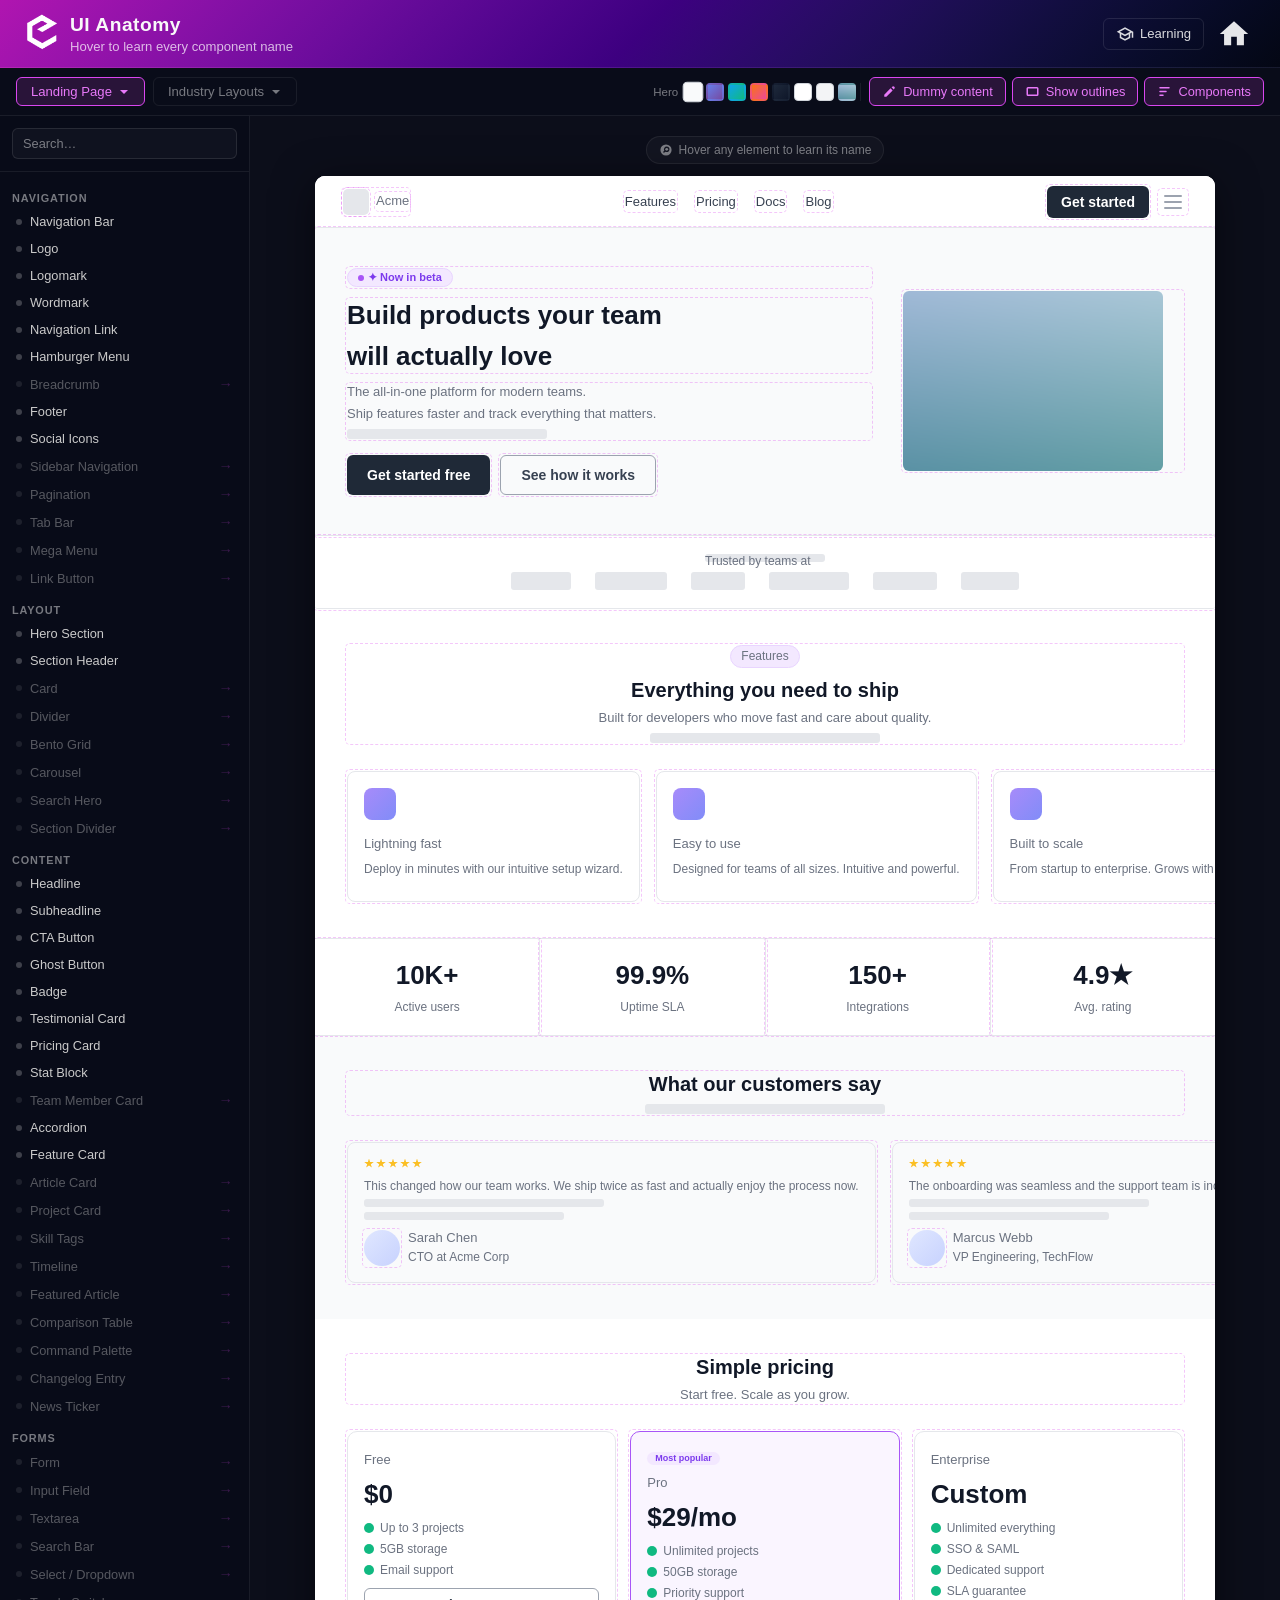
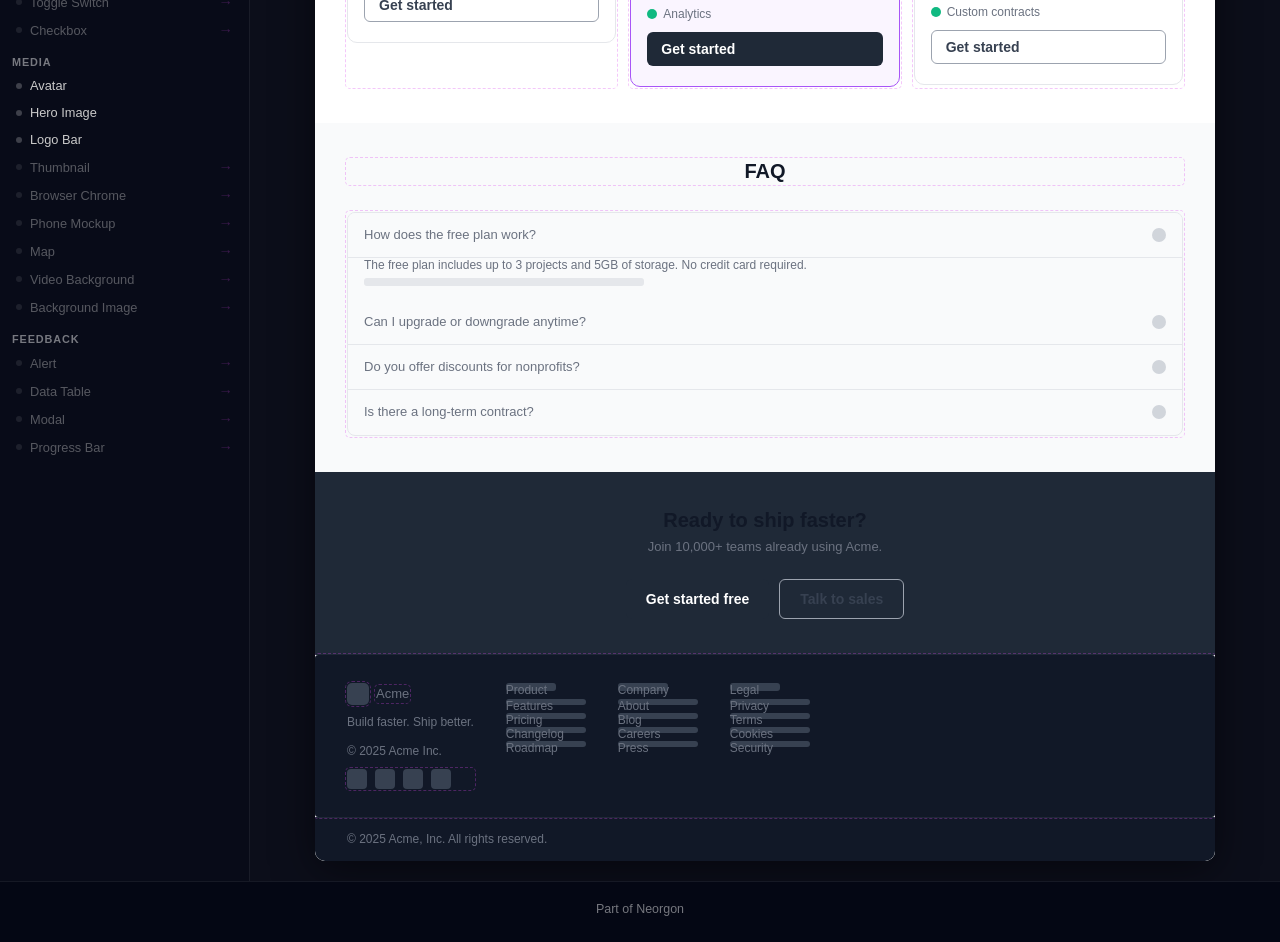
==== index.html @ 5999ddf9 "Amazing Features!" ====
<!DOCTYPE html>
<html lang="en">
<head>
  <meta charset="UTF-8">
  <meta name="viewport" content="width=device-width, initial-scale=1.0">
  <title>UI Anatomy — Learn design component names</title>
  <meta name="description" content="Hover any part of a website wireframe to learn its component name. Know what to call things when prompting AI design tools">
  <meta property="og:title" content="UI Anatomy — Learn design component names">
  <meta property="og:description" content="Hover a live wireframe mockup to learn UI component names, variants, and prompt tips.">
  <meta property="og:type" content="website">
  <meta property="og:url" content="https://anatomy.neorgon.com/">
  <meta property="og:site_name" content="Neorgon">
  <meta name="twitter:card" content="summary_large_image">
  <meta name="twitter:title" content="UI Anatomy — Learn design component names">
  <meta name="twitter:description" content="Hover a live wireframe mockup to learn UI component names and prompt tips.">
  <meta name="robots" content="index, follow">
  <link rel="canonical" href="https://anatomy.neorgon.com/">
  <meta property="og:locale" content="en_US">
  <meta name="theme-color" content="#040714">
  <meta property="og:image" content="https://anatomy.neorgon.com/og-preview.jpg">
  <meta property="og:image:width" content="1200">
  <meta property="og:image:height" content="630">
  <link rel="icon" type="image/x-icon" href="favicon.ico" />
  <script type="application/ld+json">
  {
    "@context": "https://schema.org",
    "@type": "WebApplication",
    "name": "UI Anatomy",
    "description": "Hover any part of a website wireframe mockup to learn its component name, variants, and AI prompt tips.",
    "url": "https://anatomy.neorgon.com/",
    "applicationCategory": "DeveloperApplication",
    "operatingSystem": "Any",
    "offers": { "@type": "Offer", "price": "0", "priceCurrency": "USD" },
    "author": { "@type": "Organization", "name": "Neorgon", "url": "https://neorgon.com/" }
  }
  </script>

  <!-- Google tag (gtag.js) -->
  <script async src="https://www.googletagmanager.com/gtag/js?id=G-M9PKT7BQYM"></script>
  <script>
    window.dataLayer = window.dataLayer || [];
    function gtag(){dataLayer.push(arguments);}
    gtag('js', new Date());
    gtag('config', 'G-M9PKT7BQYM');
  </script>

  <link rel="stylesheet" href="css/style.css">
</head>
<body>

  <a class="skip-link" href="#main">Skip to content</a>

  <header class="header-bar">
    <div class="header-logo">
      <a href="https://ehq.cl/" target="_blank" rel="noopener noreferrer">
        <img src="energon-classic-logo.png" class="header-logo-img" alt="Neorgon">
      </a>
      <div>
        <h1>UI Anatomy</h1>
        <div class="header-subtitle">Hover to learn every component name</div>
      </div>
    </div>
    <a class="header-learning" href="learning/" title="Checklist, mistakes & AI prompts">
      <svg viewBox="0 0 24 24" fill="currentColor" width="18" height="18"><path d="M12 3L1 9l4 2.18v6L12 21l7-3.82v-6l2-1.09V17h2V9L12 3zm6.82 6L12 12.72 5.18 9 12 5.28 18.82 9zM17 15.99l-5 2.73-5-2.73v-3.72L12 15l5-2.73v3.72z"/></svg>
      Learning
    </a>
    <a class="header-home" href="https://neorgon.com/" title="neorgon.com" aria-label="Neorgon home">
      <svg viewBox="0 0 24 24" fill="currentColor" xmlns="http://www.w3.org/2000/svg">
        <path d="M10 20v-6h4v6h5v-8h3L12 3 2 12h3v8z"/>
      </svg>
    </a>
  </header>

  <main id="main">

    <!-- Controls bar: layout navigation + toggle buttons -->
    <div class="controls-bar">
      <div class="layout-nav" id="layoutNav" aria-label="Layout categories navigation"></div>
      <div class="controls-right">
        <div class="hero-bg-wrap" title="Hero background style">
          <span class="hero-bg-label">Hero</span>
          <div class="hero-bg-picker" id="heroBgPicker"></div>
        </div>
        <button class="ctrl-btn" id="dummyToggle" title="Toggle dummy content (text + images)">
          <svg viewBox="0 0 20 20" fill="currentColor" width="15" height="15"><path d="M13.586 3.586a2 2 0 112.828 2.828l-.793.793-2.828-2.828.793-.793zM11.379 5.793L3 14.172V17h2.828l8.38-8.379-2.83-2.828z"/></svg>
          Dummy content
        </button>
        <button class="ctrl-btn" id="outlinesToggle" title="Show all component boundaries">
          <svg viewBox="0 0 20 20" fill="currentColor" width="15" height="15"><path fill-rule="evenodd" d="M4 4a2 2 0 00-2 2v8a2 2 0 002 2h12a2 2 0 002-2V6a2 2 0 00-2-2H4zm0 2h12v8H4V6z" clip-rule="evenodd"/></svg>
          Show outlines
        </button>
        <button class="ctrl-btn" id="browserToggle" title="Toggle component browser">
          <svg viewBox="0 0 20 20" fill="currentColor" width="15" height="15"><path fill-rule="evenodd" d="M3 5a1 1 0 011-1h12a1 1 0 110 2H4a1 1 0 01-1-1zm0 5a1 1 0 011-1h8a1 1 0 110 2H4a1 1 0 01-1-1zm0 5a1 1 0 011-1h4a1 1 0 110 2H4a1 1 0 01-1-1z" clip-rule="evenodd"/></svg>
          Components
        </button>
      </div>
    </div>

    <!-- Body: sidebar + mockup -->
    <div class="anatomy-body" id="anatomyBody">

      <!-- Component browser sidebar -->
      <aside class="comp-browser" id="compBrowser" aria-label="Component browser">
        <div class="browser-header">
          <input type="search" id="compSearch" class="browser-search" placeholder="Search…" autocomplete="off" aria-label="Search components">
        </div>
        <div class="browser-list" id="browserList"></div>
      </aside>

      <!-- Wireframe mockup area -->
      <div class="mockup-area" id="mockupArea">
        <div class="mockup-hint" id="mockupHint">
          <svg viewBox="0 0 20 20" fill="currentColor" width="14" height="14"><path d="M9 9a2 2 0 114 0 2 2 0 01-4 0z"/><path fill-rule="evenodd" d="M10 18a8 8 0 100-16 8 8 0 000 16zm1-13a4 4 0 00-3.446 6.032l-1.261 1.26a1 1 0 101.414 1.415l1.261-1.261A4 4 0 1011 5z" clip-rule="evenodd"/></svg>
          Hover any element to learn its name
        </div>
        <div class="mockup-frame" id="mockupFrame"></div>
      </div>

    </div>
  </main>

  <!-- Floating tooltip panel -->
  <div class="anatomy-tooltip hidden" id="tooltip" role="tooltip">
    <div class="tt-name-row">
      <span class="tt-name" id="ttName"></span>
      <span class="tt-category" id="ttCategory"></span>
    </div>
    <div class="tt-also" id="ttAlso"></div>
    <p class="tt-desc" id="ttDesc"></p>
    <div class="tt-variants-wrap" id="ttVariantsWrap">
      <div class="tt-section-label">Variants</div>
      <div class="tt-variants" id="ttVariants"></div>
    </div>
    <div class="tt-tip-wrap" id="ttTipWrap">
      <div class="tt-section-label">Prompt tip</div>
      <div class="tt-tip" id="ttTip"></div>
    </div>
    <div class="tt-frameworks-wrap" id="ttFrameworksWrap">
      <div class="tt-section-label">Popular frameworks</div>
      <div class="tt-frameworks" id="ttFrameworks"></div>
    </div>
  </div>

  <footer class="info-footer">
    Part of <a class="footer-link" href="https://neorgon.com/">Neorgon</a>
  </footer>

  <script type="module" src="js/app.js"></script>
</body>
</html>
---- css/style.css ----
/* ── Reset & base ────────────────────────────────────────────────────────── */
*, *::before, *::after { margin: 0; padding: 0; box-sizing: border-box; }

:root {
  --bg: #040714;
  --surface-1: rgba(255,255,255,.03);
  --surface-2: rgba(255,255,255,.06);
  --border-subtle: rgba(255,255,255,.07);
  --border: rgba(255,255,255,.1);
  --border-strong: rgba(255,255,255,.22);
  --text-primary: #f9f9f9;
  --text-secondary: #cacaca;
  --text-muted: rgba(255,255,255,.45);
  --accent: #d946ef;
  --accent-bright: #e879f9;
  --accent-dim: rgba(217, 70, 239, 0.15);
  --font: 'Avenir Next', -apple-system, BlinkMacSystemFont, 'Segoe UI', Roboto, sans-serif;
  --radius-sm: 6px; --radius-md: 8px; --radius: 10px; --radius-lg: 15px;
  --ease-snap: cubic-bezier(0.34, 1.56, 0.64, 1);
  --dur: 200ms;
}

body {
  font-family: var(--font);
  background: var(--bg);
  min-height: 100vh;
  color: var(--text-primary);
  display: flex;
  flex-direction: column;
}

/* ── Skip link ───────────────────────────────────────────────────────────── */
.skip-link {
  position: absolute; top: -100%; left: 16px; z-index: 1000;
  padding: 8px 16px; background: var(--accent-bright); color: #000;
  font-weight: 600; font-size: 0.875rem; border-radius: 0 0 6px 6px;
  text-decoration: none; transition: top var(--dur);
}
.skip-link:focus { top: 0; }

/* ── Header ──────────────────────────────────────────────────────────────── */
.header-bar {
  background: linear-gradient(in oklch 135deg, #B015B0 0%, #3D0080 50%, #040714 100%);
  backdrop-filter: blur(12px);
  border-bottom: 1px solid var(--border-subtle);
  padding: 0 24px; height: 68px;
  position: sticky; top: 0; z-index: 200;
  display: flex; align-items: center;
}
.header-logo { display: flex; align-items: center; gap: 10px; flex-shrink: 0; }
.header-logo-img {
  height: 36px; width: auto; flex-shrink: 0;
  filter: brightness(0) invert(1);
  transition: transform 0.3s var(--ease-snap);
}
.header-logo-img:hover { transform: scale(1.14) rotate(-9deg); }
.header-logo h1 { font-size: 1.2em; font-weight: 600; color: var(--text-primary); letter-spacing: .5px; }
.header-subtitle { font-size: .82em; color: rgba(255,255,255,.72); font-weight: 500; margin-top: 3px; }
.header-learning {
  display: flex; align-items: center; gap: 6px; margin-left: auto; padding: 6px 12px;
  color: rgba(255,255,255,0.85); text-decoration: none; font-size: 0.82rem; font-weight: 500;
  border-radius: var(--radius-sm); border: 1px solid var(--border);
  transition: color var(--dur), background var(--dur), border-color var(--dur); flex-shrink: 0;
}
.header-learning:hover { color: #fff; background: rgba(255,255,255,0.08); border-color: var(--border-strong); }
.header-learning svg { flex-shrink: 0; }
.header-home {
  display: flex; align-items: center; margin-left: 8px; padding: 5px;
  color: rgba(255,255,255,0.9); text-decoration: none;
  border-radius: var(--radius-sm);
  transition: color var(--dur), background var(--dur); flex-shrink: 0;
}
.header-home:hover { color: #fff; background: rgba(255,255,255,0.12); }
.header-home svg { width: 34px; height: 34px; display: block; }

/* ── Controls bar ────────────────────────────────────────────────────────── */
.controls-bar {
  display: flex; align-items: center; gap: 12px;
  padding: 0 16px;
  border-bottom: 1px solid var(--border-subtle);
  background: rgba(255,255,255,.02);
  min-height: 48px;
  flex-wrap: wrap;
}
.layout-nav {
  display: flex;
  align-items: center;
  gap: 8px;
  flex: 1;
  flex-wrap: wrap;
}
.layout-dropdown {
  position: relative;
}
.layout-dropdown-btn {
  display: flex;
  align-items: center;
  gap: 6px;
  padding: 6px 14px;
  border-radius: var(--radius-sm);
  font-size: 0.82rem;
  font-weight: 500;
  color: var(--text-muted);
  background: none;
  border: 1px solid var(--border-subtle);
  cursor: pointer;
  transition: color var(--dur), background var(--dur), border-color var(--dur);
  white-space: nowrap;
}
.layout-dropdown-btn:hover {
  color: var(--text-secondary);
  border-color: var(--border);
  background: var(--surface-2);
}
.layout-dropdown-btn.active {
  color: var(--accent-bright);
  border-color: var(--accent);
  background: var(--accent-dim);
}
.dropdown-arrow {
  transition: transform var(--dur);
}
.layout-dropdown-btn[aria-expanded="true"] .dropdown-arrow {
  transform: rotate(180deg);
}
.layout-dropdown-menu {
  position: absolute;
  top: 100%;
  left: 0;
  margin-top: 4px;
  min-width: 180px;
  padding: 6px;
  background: rgba(255, 255, 255, 0.05);
  backdrop-filter: blur(12px);
  border: 1px solid var(--border);
  border-radius: var(--radius-md);
  box-shadow: 0 10px 24px rgba(0, 0, 0, 0.25);
  display: none;
  flex-direction: column;
  gap: 2px;
  z-index: 100;
}
.layout-dropdown-menu.open {
  display: flex;
}
.layout-dropdown-item {
  padding: 8px 12px;
  border-radius: var(--radius-sm);
  font-size: 0.8rem;
  font-weight: 500;
  color: var(--text-secondary);
  background: none;
  border: none;
  cursor: pointer;
  text-align: left;
  transition: color var(--dur), background var(--dur);
  white-space: nowrap;
}
.layout-dropdown-item:hover {
  color: var(--text-bright);
  background: var(--surface-2);
}
.layout-dropdown-item.active {
  color: var(--accent-bright);
  background: var(--accent-dim);
}

.controls-right { display: flex; align-items: center; gap: 6px; flex-shrink: 0; }
.ctrl-btn {
  display: flex; align-items: center; gap: 6px;
  padding: 6px 12px; border-radius: var(--radius-sm);
  font-size: 0.8rem; font-weight: 500; font-family: var(--font);
  color: var(--text-muted); background: none;
  border: 1px solid var(--border-subtle); cursor: pointer;
  transition: color var(--dur), background var(--dur), border-color var(--dur);
  white-space: nowrap;
}
.ctrl-btn:hover { color: var(--text-secondary); border-color: var(--border); }
.ctrl-btn.active { color: var(--accent-bright); border-color: var(--accent); background: var(--accent-dim); }

/* ── Main body layout ────────────────────────────────────────────────────── */
#main { flex: 1; display: flex; flex-direction: column; min-height: 0; }
.anatomy-body {
  display: flex; flex: 1; min-height: 0; overflow: hidden;
}

/* ── Component browser sidebar ───────────────────────────────────────────── */
.comp-browser {
  width: 250px; flex-shrink: 0;
  border-right: 1px solid var(--border-subtle);
  background: rgba(255,255,255,.015);
  display: flex; flex-direction: column;
  overflow: hidden;
  transition: width var(--dur), opacity var(--dur);
}
.comp-browser.hidden { width: 0; opacity: 0; pointer-events: none; }
.browser-header { padding: 12px; border-bottom: 1px solid var(--border-subtle); flex-shrink: 0; }
.browser-search {
  width: 100%; padding: 7px 10px;
  background: var(--surface-1); border: 1px solid var(--border);
  border-radius: var(--radius-sm); color: var(--text-primary);
  font-family: var(--font); font-size: 0.8rem;
  outline: none; transition: border-color var(--dur);
}
.browser-search:focus { border-color: var(--accent); }
.browser-search::placeholder { color: var(--text-muted); }
.browser-list {
  flex: 1; overflow-y: auto; padding: 8px 0;
}
.browser-list::-webkit-scrollbar { width: 4px; }
.browser-list::-webkit-scrollbar-track { background: transparent; }
.browser-list::-webkit-scrollbar-thumb { background: var(--border); border-radius: 2px; }

/* Grid layout for search results */
.browser-list.browser-grid .browser-grid-container {
  display: grid;
  grid-template-columns: repeat(3, 1fr);
  gap: 6px;
  padding: 0 8px 8px 8px;
}

.browser-category { padding: 12px 12px 4px; }
.browser-category-label {
  font-size: 0.68rem; font-weight: 700; letter-spacing: 0.08em;
  color: var(--text-muted); text-transform: uppercase;
}
.browser-item {
  display: flex; align-items: center; gap: 8px;
  padding: 6px 12px; cursor: pointer;
  font-size: 0.8rem; color: var(--text-secondary);
  transition: background var(--dur), color var(--dur);
  border-radius: 4px; margin: 0 4px;
}
.browser-item:hover { background: var(--surface-2); color: var(--text-primary); }
.browser-item.active {
  background: var(--accent-dim);
  color: var(--accent-bright);
}
.browser-item .browser-dot {
  width: 6px; height: 6px; border-radius: 50%;
  background: var(--border-strong); flex-shrink: 0;
  transition: background var(--dur);
}
.browser-item.active .browser-dot { background: var(--accent); }
.browser-item.missing {
  opacity: 0.4;
  cursor: pointer;
  pointer-events: auto;
}
.browser-item.missing:hover {
  opacity: 0.7;
  background: var(--surface-2);
}
.browser-switch-hint {
  margin-left: auto;
  font-size: 0.9rem;
  color: var(--accent);
  opacity: 0.6;
  transition: opacity var(--dur);
}
.browser-item.missing:hover .browser-switch-hint {
  opacity: 1;
}

/* Grid item styles */
.browser-item.grid-item {
  flex-direction: column;
  align-items: flex-start;
  gap: 4px;
  padding: 8px;
  margin: 0;
  border: 1px solid var(--border-subtle);
  border-radius: var(--radius-sm);
  font-size: 0.72rem;
  background: var(--surface-1);
  position: relative;
}

.browser-item.grid-item:hover {
  border-color: var(--accent);
  background: var(--surface-2);
}

.browser-item.grid-item .browser-dot {
  position: absolute;
  top: 8px;
  right: 8px;
  width: 5px;
  height: 5px;
}

/* Category badge in grid view */
.browser-item-badge {
  font-size: 0.6rem;
  font-weight: 600;
  color: var(--accent);
  background: var(--accent-dim);
  padding: 2px 6px;
  border-radius: 3px;
  text-transform: uppercase;
  margin-top: auto;
  align-self: flex-end;
}

.browser-item.grid-item .browser-switch-hint {
  position: absolute;
  bottom: 4px;
  right: 8px;
  font-size: 1rem;
  margin-left: 0;
}

/* ── Mockup area ─────────────────────────────────────────────────────────── */
.mockup-area {
  flex: 1; overflow-y: auto; overflow-x: hidden;
  padding: 20px;
  background: #0c0e1a;
  display: flex; flex-direction: column; align-items: center; gap: 12px;
}
.mockup-area::-webkit-scrollbar { width: 6px; }
.mockup-area::-webkit-scrollbar-track { background: transparent; }
.mockup-area::-webkit-scrollbar-thumb { background: var(--border); border-radius: 3px; }

.mockup-hint {
  display: flex; align-items: center; gap: 6px;
  font-size: 0.75rem; color: var(--text-muted);
  padding: 6px 12px; background: var(--surface-1);
  border: 1px solid var(--border-subtle); border-radius: 99px;
}

.mockup-frame {
  background: #ffffff;
  border-radius: 10px;
  box-shadow: 0 8px 40px rgba(0,0,0,0.5);
  width: 100%; max-width: 900px;
  overflow: hidden;
  flex-shrink: 0;
}

/* ── Tooltip ─────────────────────────────────────────────────────────────── */
.anatomy-tooltip {
  position: fixed; z-index: 500;
  width: 300px;
  background: #0f1320;
  border: 1px solid var(--border-strong);
  border-radius: var(--radius);
  padding: 14px 16px;
  box-shadow: 0 12px 40px rgba(0,0,0,0.6);
  pointer-events: none;
  transition: opacity 0.15s;
}
.anatomy-tooltip.hidden { opacity: 0; }

.tt-name-row {
  display: flex; align-items: baseline; gap: 8px; margin-bottom: 4px;
}
.tt-name {
  font-size: 1rem; font-weight: 700;
  color: var(--text-primary);
}
.tt-category {
  font-size: 0.65rem; font-weight: 600; letter-spacing: 0.06em;
  text-transform: uppercase; color: var(--accent);
  background: var(--accent-dim); padding: 2px 6px; border-radius: 3px;
}
.tt-also {
  font-size: 0.72rem; color: var(--text-muted);
  margin-bottom: 8px;
}
.tt-desc {
  font-size: 0.79rem; color: var(--text-secondary);
  line-height: 1.5; margin-bottom: 10px;
}
.tt-section-label {
  font-size: 0.65rem; font-weight: 700; letter-spacing: 0.07em;
  text-transform: uppercase; color: var(--text-muted);
  margin-bottom: 5px;
}
.tt-variants-wrap { margin-bottom: 10px; }
.tt-variants { display: flex; flex-wrap: wrap; gap: 4px; }
.tt-variant-pill {
  font-size: 0.7rem; padding: 2px 8px;
  background: var(--surface-2); border: 1px solid var(--border);
  border-radius: 99px; color: var(--text-secondary);
}
.tt-tip-wrap {
  background: rgba(217,70,239,0.07);
  border: 1px solid rgba(217,70,239,0.2);
  border-radius: var(--radius-sm); padding: 8px 10px;
  margin-bottom: 10px;
}
.tt-tip-wrap .tt-section-label { color: var(--accent); margin-bottom: 4px; }
.tt-tip {
  font-size: 0.75rem; color: rgba(255,255,255,0.75);
  line-height: 1.5; font-style: italic;
}
.tt-frameworks-wrap { margin-top: 10px; }
.tt-frameworks { display: flex; flex-wrap: wrap; gap: 4px; }
.tt-framework-pill {
  font-size: 0.68rem; padding: 3px 8px;
  background: rgba(59,130,246,0.1); border: 1px solid rgba(59,130,246,0.3);
  border-radius: 99px; color: #60a5fa;
  font-weight: 500;
}

/* ── Wireframe: core ─────────────────────────────────────────────────────── */
.wf-page {
  background: #ffffff;
  font-family: -apple-system, BlinkMacSystemFont, sans-serif;
  font-size: 14px;
  line-height: 1;
  color: #374151;
  user-select: none;
}

/* Placeholder elements */
.wl { display: block; background: #e5e7eb; border-radius: 3px; flex-shrink: 0; }
.wl-6  { height: 6px; }
.wl-8  { height: 8px; }
.wl-10 { height: 10px; }
.wl-12 { height: 12px; }
.wl-14 { height: 14px; }
.wl-18 { height: 18px; }
.wl-22 { height: 22px; }
.wl-28 { height: 28px; }
.wl-36 { height: 36px; }

.wf-img-box {
  background: #f3f4f6;
  border: 1.5px dashed #d1d5db;
  border-radius: 6px;
  display: flex; align-items: center; justify-content: center;
  flex-shrink: 0;
}
.wf-img-box::after {
  content: '';
  display: block;
  width: 28px; height: 22px;
  background: #d1d5db;
  border-radius: 3px;
  clip-path: polygon(0 60%, 30% 25%, 55% 50%, 75% 30%, 100% 60%);
}
.wf-avatar {
  border-radius: 50%;
  background: #e5e7eb;
  flex-shrink: 0;
}
.wf-icon-sq {
  background: #e5e7eb;
  border-radius: 8px;
  flex-shrink: 0;
}
.wf-icon-circle {
  background: #e5e7eb;
  border-radius: 50%;
  flex-shrink: 0;
}
.wf-filled-btn {
  background: #1f2937;
  border-radius: 6px;
  display: inline-flex; align-items: center; justify-content: center;
  flex-shrink: 0;
}
.wf-outline-btn {
  background: transparent;
  border: 1.5px solid #9ca3af;
  border-radius: 6px;
  display: inline-flex; align-items: center; justify-content: center;
  flex-shrink: 0;
}
.wf-ghost-line { background: rgba(255,255,255,0); height: 8px; }

/* Badge pill */
.wf-badge-pill {
  display: inline-flex; align-items: center;
  background: #f3e8ff; border: 1px solid #e9d5ff;
  border-radius: 99px; padding: 3px 10px;
  gap: 4px;
}
.wf-badge-dot { width: 6px; height: 6px; border-radius: 50%; background: #a855f7; }

/* Hamburger */
.wf-ham { display: flex; flex-direction: column; gap: 4px; padding: 5px; }
.wf-ham-line { width: 18px; height: 2px; background: #9ca3af; border-radius: 1px; }

/* Star rating */
.wf-stars { display: flex; gap: 2px; }
.wf-star { width: 10px; height: 10px; background: #fbbf24; clip-path: polygon(50% 0%,61% 35%,98% 35%,68% 57%,79% 91%,50% 70%,21% 91%,32% 57%,2% 35%,39% 35%); }
.wf-star-empty { background: #e5e7eb; }

/* Skill tag */
.wf-skill-tag {
  display: inline-flex; align-items: center;
  background: #f9fafb; border: 1px solid #e5e7eb;
  border-radius: 99px; padding: 3px 10px; height: 26px;
}

/* Divider */
.wf-divider { height: 1px; background: #f3f4f6; }

/* ── Component hover states ───────────────────────────────────────────────── */
[data-comp] {
  cursor: crosshair;
  position: relative;
  border-radius: 3px;
  transition: outline 0.08s, background-color 0.08s;
}
[data-comp].hovered {
  outline: 2px solid var(--accent);
  outline-offset: 2px;
  z-index: 20;
  background-color: rgba(217, 70, 239, 0.04);
}

/* Show all outlines mode */
.mockup-frame.show-outlines [data-comp] {
  outline: 1px dashed rgba(217, 70, 239, 0.3);
  outline-offset: 1px;
}
.mockup-frame.show-outlines [data-comp].hovered {
  outline: 2px solid var(--accent);
  outline-offset: 2px;
}

/* ── Wireframe layouts ───────────────────────────────────────────────────── */

/* Shared navbar */
.wf-navbar {
  display: flex; align-items: center;
  padding: 0 28px; height: 52px;
  border-bottom: 1.5px solid #e5e7eb;
  background: #fff; gap: 12px;
}
.wf-logo-group { display: flex; align-items: center; gap: 7px; flex-shrink: 0; }
.wf-logomark-box { width: 26px; height: 26px; background: #e5e7eb; border-radius: 5px; flex-shrink: 0; }
.wf-nav-center { display: flex; align-items: center; gap: 20px; flex: 1; justify-content: center; }
.wf-nav-item { display: flex; align-items: center; padding: 3px 0; }
.wf-nav-right { display: flex; align-items: center; gap: 10px; flex-shrink: 0; }

/* Shared section */
.wf-section { padding: 36px 32px; }
.wf-section-header { text-align: center; margin-bottom: 28px; }
.wf-section-badge { display: inline-flex; margin: 0 auto 10px; }

/* Shared footer */
.wf-footer {
  background: #111827; padding: 28px 32px;
  display: flex; gap: 32px; flex-wrap: wrap;
}
.wf-footer-logo { flex-shrink: 0; display: flex; flex-direction: column; gap: 10px; }
.wf-footer-cols { display: flex; gap: 32px; flex: 1; }
.wf-footer-col { display: flex; flex-direction: column; gap: 8px; min-width: 80px; }
.wf-footer-col-head { width: 50px; height: 8px; background: #374151; border-radius: 3px; }
.wf-footer-link { height: 6px; background: #374151; border-radius: 3px; }
.wf-footer-bottom {
  border-top: 1px solid #1f2937; padding: 14px 32px;
  background: #111827; display: flex; align-items: center;
  justify-content: space-between; gap: 16px;
}
.wf-social-icons { display: flex; gap: 8px; }
.wf-social-icon { width: 20px; height: 20px; background: #374151; border-radius: 4px; }

/* Hero shared */
.wf-hero {
  display: flex; align-items: center; gap: 32px;
  padding: 40px 32px; background: #f9fafb;
  border-bottom: 1px solid #e5e7eb;
}
.wf-hero-content { flex: 1; display: flex; flex-direction: column; gap: 12px; }
.wf-hero-btns { display: flex; gap: 10px; align-items: center; margin-top: 4px; }
.wf-hero-image { flex: 0 0 280px; }

/* Logo bar */
.wf-logo-bar {
  padding: 18px 32px; border-bottom: 1px solid #e5e7eb;
  display: flex; flex-direction: column; gap: 10px; align-items: center;
}
.wf-logo-bar-label { height: 8px; width: 120px; background: #e5e7eb; border-radius: 3px; }
.wf-logo-bar-items { display: flex; gap: 24px; align-items: center; }
.wf-brand-logo { height: 18px; background: #e5e7eb; border-radius: 3px; }

/* Feature grid */
.wf-feature-grid { display: grid; grid-template-columns: repeat(3,1fr); gap: 16px; }
.wf-feature-card-inner { display: flex; flex-direction: column; gap: 8px; padding: 16px; border: 1px solid #e5e7eb; border-radius: 8px; }
.wf-feature-lines { display: flex; flex-direction: column; gap: 5px; margin-top: 2px; }

/* Testimonials */
.wf-testimonial-grid { display: grid; grid-template-columns: repeat(2,1fr); gap: 16px; }
.wf-testimonial-inner { padding: 16px; border: 1px solid #e5e7eb; border-radius: 8px; display: flex; flex-direction: column; gap: 10px; }
.wf-quote-mark { font-size: 28px; color: #e5e7eb; line-height: 1; }
.wf-quote-lines { display: flex; flex-direction: column; gap: 5px; }
.wf-testimonial-author { display: flex; align-items: center; gap: 8px; }
.wf-byline { display: flex; flex-direction: column; gap: 4px; }

/* Pricing */
.wf-pricing-grid { display: grid; grid-template-columns: repeat(3,1fr); gap: 14px; }
.wf-pricing-inner {
  padding: 20px 16px; border: 1px solid #e5e7eb;
  border-radius: 10px; display: flex; flex-direction: column; gap: 10px;
}
.wf-pricing-inner.featured { border-color: #a855f7; background: #faf5ff; }
.wf-popular-badge {
  display: inline-block; background: #f3e8ff; color: #7c3aed;
  font-size: 9px; font-weight: 600; padding: 2px 8px; border-radius: 99px;
  width: fit-content;
}
.wf-price-val { display: flex; align-items: baseline; gap: 2px; }
.wf-price-dollar { width: 10px; height: 18px; background: #1f2937; border-radius: 2px; }
.wf-price-num { width: 40px; height: 28px; background: #1f2937; border-radius: 3px; }
.wf-price-per { width: 30px; height: 10px; background: #e5e7eb; border-radius: 2px; align-self: flex-end; }
.wf-feature-list { display: flex; flex-direction: column; gap: 6px; }
.wf-feature-list-item { display: flex; gap: 6px; align-items: center; }
.wf-check { width: 10px; height: 10px; background: #10b981; border-radius: 50%; flex-shrink: 0; }

/* Stats */
.wf-stats-bar { display: flex; border-top: 1px solid #e5e7eb; border-bottom: 1px solid #e5e7eb; }
.wf-stat-inner {
  flex: 1; padding: 20px 12px;
  display: flex; flex-direction: column; align-items: center; gap: 8px;
  border-right: 1px solid #e5e7eb;
}
.wf-stat-inner:last-child { border-right: none; }

/* CTA section */
.wf-cta-section {
  padding: 36px 32px; background: #1f2937;
  display: flex; flex-direction: column; align-items: center; gap: 12px;
  text-align: center;
}
.wf-cta-lines { display: flex; flex-direction: column; gap: 6px; align-items: center; width: 100%; }

/* Form */
.wf-form-grid { display: grid; grid-template-columns: 1fr 1fr; gap: 14px; }
.wf-form-field { display: flex; flex-direction: column; gap: 5px; }
.wf-form-field.full { grid-column: 1/-1; }
.wf-label { height: 8px; width: 56px; background: #e5e7eb; border-radius: 2px; }
.wf-input-box {
  height: 36px; border: 1px solid #d1d5db; border-radius: 6px;
  background: #fff; width: 100%;
}
.wf-textarea-box {
  height: 80px; border: 1px solid #d1d5db; border-radius: 6px;
  background: #fff; width: 100%;
}

/* Team cards */
.wf-team-grid { display: grid; grid-template-columns: repeat(4,1fr); gap: 14px; }
.wf-team-inner {
  padding: 16px; border: 1px solid #e5e7eb; border-radius: 8px;
  display: flex; flex-direction: column; align-items: center; gap: 8px;
}
.wf-team-social { display: flex; gap: 6px; }
.wf-team-social-icon { width: 16px; height: 16px; background: #e5e7eb; border-radius: 3px; }

/* Product screenshot */
.wf-product-screenshot {
  background: #f3f4f6; border: 1px solid #e5e7eb;
  border-radius: 8px; margin: 0 auto;
  display: flex; align-items: center; justify-content: center;
}
.wf-product-screenshot::after {
  content: ''; display: block;
  width: 60%; height: 4px;
  background: #d1d5db; border-radius: 2px;
  box-shadow: 0 8px 0 #d1d5db, 0 16px 0 #e5e7eb;
}

/* Feature spotlight */
.wf-spotlight { display: flex; gap: 32px; align-items: center; padding: 32px; border-bottom: 1px solid #f3f4f6; }
.wf-spotlight:last-child { border-bottom: none; }
.wf-spotlight.reversed { flex-direction: row-reverse; }
.wf-spotlight-text { flex: 1; display: flex; flex-direction: column; gap: 10px; }
.wf-spotlight-image { flex: 0 0 280px; }

/* Portfolio hero */
.wf-portfolio-hero { display: flex; align-items: center; gap: 28px; padding: 36px 32px; }
.wf-portfolio-info { flex: 1; display: flex; flex-direction: column; gap: 10px; }
.wf-portfolio-social { display: flex; gap: 8px; margin-top: 4px; }
.wf-portfolio-social-icon { width: 24px; height: 24px; background: #e5e7eb; border-radius: 5px; }

/* Skills */
.wf-skills-section { padding: 32px; }
.wf-skill-group { margin-bottom: 18px; }
.wf-skill-group-label { height: 8px; width: 80px; background: #d1d5db; border-radius: 2px; margin-bottom: 10px; }
.wf-skill-tags-row { display: flex; flex-wrap: wrap; gap: 6px; }

/* Projects */
.wf-projects-grid { display: grid; grid-template-columns: repeat(2,1fr); gap: 16px; padding: 0 32px 32px; }
.wf-project-inner { border: 1px solid #e5e7eb; border-radius: 8px; overflow: hidden; }
.wf-project-content { padding: 14px; display: flex; flex-direction: column; gap: 8px; }
.wf-project-tags { display: flex; gap: 5px; flex-wrap: wrap; }
.wf-project-tag { height: 18px; width: 44px; background: #f3f4f6; border-radius: 99px; }
.wf-project-links { display: flex; gap: 8px; }
.wf-project-link { width: 22px; height: 22px; background: #e5e7eb; border-radius: 4px; }

/* Timeline */
.wf-timeline { padding: 0 32px 32px; }
.wf-timeline-item { display: flex; gap: 14px; margin-bottom: 20px; }
.wf-timeline-track { display: flex; flex-direction: column; align-items: center; gap: 0; flex-shrink: 0; }
.wf-timeline-dot { width: 12px; height: 12px; border-radius: 50%; background: var(--accent); flex-shrink: 0; margin-top: 2px; }
.wf-timeline-line { width: 2px; flex: 1; background: #e5e7eb; min-height: 20px; }
.wf-timeline-content { flex: 1; display: flex; flex-direction: column; gap: 6px; padding-bottom: 4px; }
.wf-timeline-header { display: flex; justify-content: space-between; align-items: baseline; gap: 12px; }
.wf-timeline-date { height: 8px; width: 60px; background: #d1d5db; border-radius: 2px; flex-shrink: 0; }
.wf-timeline-desc { display: flex; flex-direction: column; gap: 4px; }

/* Blog: featured post */
.wf-featured-post {
  display: flex; gap: 28px; align-items: center;
  padding: 28px 32px; border-bottom: 1px solid #e5e7eb;
  background: #f9fafb;
}
.wf-featured-content { flex: 1; display: flex; flex-direction: column; gap: 10px; }
.wf-featured-thumbnail { flex: 0 0 260px; }
.wf-author-block { display: flex; align-items: center; gap: 8px; margin-top: 4px; }
.wf-author-meta { display: flex; flex-direction: column; gap: 4px; }

/* Article grid */
.wf-article-grid { display: grid; grid-template-columns: repeat(3,1fr); gap: 16px; padding: 0 32px 28px; }
.wf-article-inner { border: 1px solid #e5e7eb; border-radius: 8px; overflow: hidden; }
.wf-article-content { padding: 12px; display: flex; flex-direction: column; gap: 7px; }
.wf-article-meta { display: flex; align-items: center; gap: 8px; }

/* Pagination */
.wf-pagination { display: flex; justify-content: center; align-items: center; gap: 6px; padding: 16px 32px 28px; }
.wf-page-btn { width: 30px; height: 30px; border: 1px solid #e5e7eb; border-radius: 6px; display: flex; align-items: center; justify-content: center; }
.wf-page-btn.active { background: #1f2937; border-color: #1f2937; }
.wf-page-btn .wl { border-radius: 2px; }
.wf-page-dots { width: 20px; text-align: center; }

/* Accordion */
.wf-accordion { display: flex; flex-direction: column; gap: 0; border: 1px solid #e5e7eb; border-radius: 8px; overflow: hidden; }
.wf-accordion-item { padding: 14px 16px; border-bottom: 1px solid #e5e7eb; display: flex; justify-content: space-between; align-items: center; }
.wf-accordion-item:last-child { border-bottom: none; }
.wf-accordion-item.open { background: #f9fafb; }
.wf-accordion-chevron { width: 14px; height: 14px; background: #d1d5db; border-radius: 50%; flex-shrink: 0; }
.wf-accordion-answer { padding: 0 16px 14px; display: flex; flex-direction: column; gap: 5px; }

/* Search bar */
.wf-search-bar { display: flex; align-items: center; gap: 0; border: 1px solid #d1d5db; border-radius: 8px; overflow: hidden; background: #fff; }
.wf-search-icon { width: 36px; height: 36px; background: #f3f4f6; display: flex; align-items: center; justify-content: center; flex-shrink: 0; border-right: 1px solid #e5e7eb; }
.wf-search-dot { width: 12px; height: 12px; border-radius: 50%; border: 2px solid #9ca3af; }
.wf-search-inner { flex: 1; padding: 0 10px; height: 36px; }

/* Breadcrumb */
.wf-breadcrumb { display: flex; align-items: center; gap: 6px; padding: 8px 32px; border-bottom: 1px solid #e5e7eb; }
.wf-breadcrumb-sep { width: 5px; height: 8px; background: #d1d5db; border-radius: 1px; transform: skewX(-15deg); }

/* Sidebar nav (for corporate) */
.wf-layout-with-sidebar { display: flex; }
.wf-sidebar-nav { width: 160px; flex-shrink: 0; border-right: 1px solid #e5e7eb; padding: 16px 0; min-height: 300px; background: #f9fafb; }
.wf-sidebar-nav-item { padding: 8px 14px; display: flex; align-items: center; gap: 8px; }
.wf-sidebar-nav-item.active { background: #f3e8ff; }
.wf-sidebar-dot { width: 6px; height: 6px; border-radius: 50%; background: #d1d5db; }
.wf-sidebar-dot.active { background: var(--accent); }

/* Signup nav button */
.wf-signup-btn {
  background: #7c3aed; border-radius: 6px; padding: 6px 12px;
  display: inline-flex; align-items: center; justify-content: center; height: 32px;
}

/* Toggle */
.wf-toggle { display: flex; background: #f3f4f6; border-radius: 6px; padding: 3px; gap: 3px; width: fit-content; margin: 0 auto; }
.wf-toggle-opt { padding: 4px 14px; border-radius: 4px; height: 26px; }
.wf-toggle-opt.on { background: #fff; box-shadow: 0 1px 3px rgba(0,0,0,0.1); }
.wf-toggle-inner { height: 8px; background: #9ca3af; border-radius: 2px; }
.wf-toggle-opt.on .wf-toggle-inner { background: #374151; }

/* ── Hero BG swatch picker ───────────────────────────────────────────────── */
.hero-bg-wrap {
  display: flex; align-items: center; gap: 6px;
  padding: 0 4px;
  border-right: 1px solid var(--border-subtle);
  margin-right: 2px;
}
.hero-bg-label {
  font-size: 0.72rem; color: var(--text-muted); white-space: nowrap;
}
.hero-bg-picker { display: flex; align-items: center; gap: 4px; }
.hero-bg-swatch {
  width: 18px; height: 18px; border-radius: 4px;
  border: 2px solid transparent; cursor: pointer;
  flex-shrink: 0; transition: transform 0.12s, border-color 0.12s;
  padding: 0;
}
.hero-bg-swatch:hover { transform: scale(1.2); }
.hero-bg-swatch.active { border-color: var(--accent-bright); transform: scale(1.15); }

/* ── Hero background variants ────────────────────────────────────────────── */
[data-comp="hero-section"].bg-gradient-1 {
  background: linear-gradient(135deg, #667eea, #764ba2) !important;
  color: #fff;
}
[data-comp="hero-section"].bg-gradient-2 {
  background: linear-gradient(135deg, #0ea5e9, #10b981) !important;
  color: #fff;
}
[data-comp="hero-section"].bg-gradient-3 {
  background: linear-gradient(135deg, #f97316, #ec4899) !important;
  color: #fff;
}
[data-comp="hero-section"].bg-gradient-4 {
  background: linear-gradient(135deg, #1e293b, #0f172a) !important;
  color: #fff;
}
[data-comp="hero-section"].bg-pattern-dots {
  background-color: #fff !important;
  background-image: radial-gradient(circle, #d1d5db 1.5px, transparent 1.5px) !important;
  background-size: 18px 18px !important;
}
[data-comp="hero-section"].bg-pattern-lines {
  background-color: #f9fafb !important;
  background-image: repeating-linear-gradient(
    45deg, #e5e7eb 0px, #e5e7eb 1px, transparent 1px, transparent 12px
  ) !important;
}
[data-comp="hero-section"].bg-image {
  background: url(dummy-image.png) center/cover !important;
  position: relative;
}
[data-comp="hero-section"].bg-image::before {
  content: '';
  position: absolute; inset: 0;
  background: rgba(0,0,0,0.45);
  z-index: 0;
}
[data-comp="hero-section"].bg-image > * {
  position: relative; z-index: 1;
  color: #fff !important;
}

/* Alert wireframe */
.wf-alert {
  padding: 10px 14px; border-radius: 6px;
  display: flex; align-items: center; gap: 8px;
  font-size: 12px; font-family: -apple-system, sans-serif;
}
.wf-alert.info { background: #eff6ff; border-left: 3px solid #3b82f6; color: #1d4ed8; }
.wf-alert.success { background: #f0fdf4; border-left: 3px solid #22c55e; color: #15803d; }
.wf-alert.warning { background: #fffbeb; border-left: 3px solid #f59e0b; color: #b45309; }
.wf-alert.error { background: #fef2f2; border-left: 3px solid #ef4444; color: #b91c1c; }

/* ── Footer ──────────────────────────────────────────────────────────────── */
.info-footer {
  text-align: center; padding: 16px 24px 22px;
  color: var(--text-muted); font-size: .78em; line-height: 1.8;
  border-top: 1px solid var(--border-subtle); margin-top: auto;
}
.footer-link { color: var(--text-muted); text-decoration: none; transition: color var(--dur); }
.footer-link:hover { color: var(--text-secondary); text-decoration: underline; }

/* ── Checklist ───────────────────────────────────────────────────────────── */
.checklist-container {
  max-width: 1000px; margin: 0 auto; padding: 32px 24px;
  background: var(--bg); min-height: 600px;
}

.checklist-header {
  margin-bottom: 32px; padding-bottom: 24px;
  border-bottom: 1px solid var(--border-subtle);
}

.checklist-title h2 {
  font-size: 1.75rem; font-weight: 700; color: var(--text-primary);
  margin-bottom: 8px; letter-spacing: -0.02em;
}

.checklist-subtitle {
  font-size: 0.95rem; color: var(--text-secondary); line-height: 1.6;
}

.checklist-progress-wrap {
  display: flex; align-items: center; gap: 16px; margin-top: 20px;
}

.checklist-progress-bar {
  flex: 1; height: 8px; background: var(--surface-2);
  border-radius: 99px; overflow: hidden;
}

.checklist-progress-fill {
  height: 100%; background: linear-gradient(90deg, var(--accent), var(--accent-bright));
  border-radius: 99px; transition: width 0.4s var(--ease-snap);
}

.checklist-progress-text {
  font-size: 0.85rem; font-weight: 600; color: var(--text-secondary);
  white-space: nowrap; min-width: 150px; text-align: right;
}

.checklist-body {
  display: flex; flex-direction: column; gap: 28px;
}

.checklist-category {
  background: var(--surface-1); border: 1px solid var(--border-subtle);
  border-radius: var(--radius-lg); overflow: hidden;
}

.checklist-category-header {
  display: flex; align-items: center; gap: 12px;
  padding: 16px 20px; background: var(--surface-2);
  border-bottom: 1px solid var(--border-subtle);
}

.checklist-category-icon {
  font-size: 1.25rem; line-height: 1;
}

.checklist-category-label {
  font-size: 1rem; font-weight: 600; color: var(--text-primary);
  flex: 1;
}

.checklist-category-count {
  font-size: 0.8rem; font-weight: 600; color: var(--text-muted);
  background: var(--surface-1); padding: 4px 10px;
  border-radius: 99px;
}

.checklist-items {
  display: flex; flex-direction: column;
}

.checklist-item {
  display: flex; align-items: flex-start; gap: 12px;
  padding: 16px 20px; border-bottom: 1px solid var(--border-subtle);
  transition: background var(--dur);
}

.checklist-item:last-child {
  border-bottom: none;
}

.checklist-item:hover {
  background: var(--surface-2);
}

.checklist-item.checked {
  opacity: 0.6;
}

.checklist-item.checked .checklist-item-name {
  text-decoration: line-through;
}

.checklist-checkbox {
  width: 20px; height: 20px; margin: 0; flex-shrink: 0;
  cursor: pointer; border-radius: 4px;
  border: 2px solid var(--border-strong);
  background: var(--bg); appearance: none;
  transition: all var(--dur);
  position: relative; margin-top: 2px;
}

.checklist-checkbox:hover {
  border-color: var(--accent);
}

.checklist-checkbox:checked {
  background: var(--accent); border-color: var(--accent);
}

.checklist-checkbox:checked::after {
  content: '✓'; position: absolute;
  top: 50%; left: 50%; transform: translate(-50%, -50%);
  color: #fff; font-size: 14px; font-weight: 700;
  line-height: 1;
}

.checklist-item-label {
  flex: 1; cursor: pointer; display: flex; flex-direction: column; gap: 8px;
}

.checklist-item-header {
  display: flex; flex-direction: column; gap: 4px;
}

.checklist-item-name {
  font-size: 0.95rem; font-weight: 600; color: var(--text-primary);
  line-height: 1.4;
}

.checklist-item-desc {
  font-size: 0.85rem; color: var(--text-secondary);
  line-height: 1.5;
}

.checklist-item-tip {
  font-size: 0.82rem; color: var(--text-muted);
  line-height: 1.6; padding: 10px 14px;
  background: var(--surface-2); border-radius: var(--radius-sm);
  border-left: 3px solid var(--accent-dim);
}

/* ── Responsive ──────────────────────────────────────────────────────────── */
@media (max-width: 768px) {
  .comp-browser { display: none; }
  .mockup-area { padding: 12px; }
  .wf-hero { flex-direction: column; }
  .wf-hero-image { display: none; }
  .wf-feature-grid, .wf-pricing-grid { grid-template-columns: 1fr; }
  .wf-team-grid { grid-template-columns: repeat(2,1fr); }
  .wf-article-grid { grid-template-columns: repeat(2,1fr); }
  .wf-projects-grid { grid-template-columns: 1fr; }
  
  .checklist-container { padding: 20px 16px; }
  .checklist-title h2 { font-size: 1.5rem; }
  .checklist-progress-wrap { flex-direction: column; align-items: stretch; }
  .checklist-progress-text { text-align: left; }
  .checklist-item { padding: 14px 16px; }
}

@media (prefers-reduced-motion: reduce) {
  *, *::before, *::after { animation-duration: 0.01ms !important; transition-duration: 0.01ms !important; }
}


/* ── Common Mistakes Layout ─────────────────────────────────────────────────── */
.mistakes-layout {
  max-width: 1200px;
  margin: 0 auto;
  padding: 32px 24px;
}

.mistakes-header h1 {
  font-size: 32px;
  font-weight: 700;
  margin-bottom: 12px;
  text-align: center;
}

.mistakes-subtitle {
  color: var(--text-muted);
  text-align: center;
  margin-bottom: 40px;
  max-width: 600px;
  margin-left: auto;
  margin-right: auto;
}

.mistakes-tabs {
  display: flex;
  gap: 8px;
  margin-bottom: 32px;
  padding-bottom: 16px;
  border-bottom: 1px solid var(--border);
  overflow-x: auto;
}

.mistake-tab {
  padding: 10px 20px;
  background: transparent;
  border: none;
  color: var(--text-secondary);
  font-size: 14px;
  font-weight: 600;
  cursor: pointer;
  white-space: nowrap;
  border-radius: var(--radius-sm);
  transition: color var(--dur), background-color var(--dur);
}

.mistake-tab.active {
  color: var(--text-primary);
  background: var(--surface-1);
}

.mistakes-category {
  display: grid;
  gap: 24px;
}

.mistake-item {
  background: var(--surface-1);
  border: 1px solid var(--border);
  border-radius: var(--radius);
  padding: 24px;
}

.mistake-header {
  display: flex;
  align-items: start;
  gap: 16px;
  margin-bottom: 16px;
}

.mistake-severity {
  padding: 6px 12px;
  border-radius: var(--radius-sm);
  font-size: 12px;
  font-weight: 700;
  text-transform: uppercase;
  white-space: nowrap;
}

.mistake-severity.critical {
  background: rgba(239, 68, 68, 0.2);
  color: #fca5a5;
}

.mistake-severity.high {
  background: rgba(249, 115, 22, 0.2);
  color: #fdba74;
}

.mistake-severity.medium {
  background: rgba(245, 158, 11, 0.2);
  color: #fde68a;
}

.mistake-severity.low {
  background: rgba(107, 114, 128, 0.2);
  color: var(--text-secondary);
}

.mistake-title {
  font-size: 18px;
  font-weight: 600;
  margin-bottom: 4px;
}

.mistake-content {
  display: grid;
  grid-template-columns: 1fr 1fr;
  gap: 16px;
  margin: 20px 0;
}

.mistake-example {
  background: var(--surface-2);
  border-radius: var(--radius-sm);
  padding: 16px;
}

.mistake-example-label {
  font-size: 12px;
  font-weight: 700;
  text-transform: uppercase;
  margin-bottom: 8px;
  color: var(--text-secondary);
}

.mistake-example.before {
  border-left: 4px solid #ef4444;
}

.mistake-example.after {
  border-left: 4px solid #10b981;
}

.mistake-explanation {
  margin-bottom: 16px;
  line-height: 1.6;
}

.mistake-fix h4 {
  font-size: 14px;
  font-weight: 700;
  margin-bottom: 8px;
  text-transform: uppercase;
  color: var(--text-secondary);
}

.mistake-framework {
  background: var(--surface-2);
  border-radius: var(--radius-sm);
  padding: 12px;
  margin-bottom: 12px;
  font-family: 'SF Mono', monospace;
  font-size: 13px;
  overflow-x: auto;
}

.mistake-framework-label {
  font-size: 12px;
  font-weight: 600;
  color: var(--accent);
  margin-bottom: 8px;
}

/* ── Prompt Library ─────────────────────────────────────────────────────────── */
.prompt-library-layout {
  max-width: 1200px;
  margin: 0 auto;
  padding: 32px 24px;
}

.prompt-header h1 {
  font-size: 32px;
  font-weight: 700;
  margin-bottom: 12px;
  text-align: center;
}

.prompt-subtitle {
  color: var(--text-muted);
  text-align: center;
  margin-bottom: 32px;
  max-width: 600px;
  margin-left: auto;
  margin-right: auto;
}

.prompt-filters {
  background: var(--surface-1);
  border: 1px solid var(--border);
  border-radius: var(--radius);
  padding: 20px;
  margin-bottom: 32px;
  display: flex;
  gap: 24px;
  align-items: end;
  flex-wrap: wrap;
}

.filter-group label {
  display: block;
  font-size: 13px;
  font-weight: 600;
  color: var(--text-secondary);
  margin-bottom: 8px;
}

.prompt-select {
  min-width: 180px;
  padding: 10px 12px;
  background: var(--surface-2);
  border: 1px solid var(--border);
  border-radius: var(--radius-sm);
  color: var(--text-primary);
  font-size: 14px;
}

.prompt-search {
  min-width: 280px;
  padding: 10px 12px;
  background: var(--surface-2);
  border: 1px solid var(--border);
  border-radius: var(--radius-sm);
  color: var(--text-primary);
  font-size: 14px;
}

.prompt-search::placeholder {
  color: var(--text-muted);
}

.prompt-categories {
  display: grid;
  grid-template-columns: repeat(auto-fill, minmax(300px, 1fr));
  gap: 24px;
  margin-bottom: 48px;
}

.prompt-category {
  background: var(--surface-1);
  border: 1px solid var(--border);
  border-radius: var(--radius);
  padding: 24px;
}

.prompt-category h3 {
  font-size: 18px;
  font-weight: 700;
  margin-bottom: 12px;
}

.prompt-count {
  color: var(--text-muted);
  font-size: 14px;
  margin-bottom: 8px;
}

.prompt-description {
  color: var(--text-secondary);
  font-size: 14px;
  line-height: 1.5;
}

.prompt-results {
  display: grid;
  gap: 20px;
}

.prompt-item {
  background: var(--surface-1);
  border: 1px solid var(--border);
  border-radius: var(--radius);
  padding: 24px;
}

.prompt-item-header {
  display: flex;
  justify-content: space-between;
  align-items: flex-start;
  margin-bottom: 12px;
}

.prompt-item-title {
  font-size: 18px;
  font-weight: 700;
  color: var(--text-primary);
}

.prompt-item-industry {
  padding: 6px 12px;
  background: var(--accent-dim);
  color: var(--accent-bright);
  border-radius: var(--radius-sm);
  font-size: 12px;
  font-weight: 700;
  text-transform: capitalize;
}

.prompt-text {
  background: var(--surface-2);
  border: 1px solid var(--border-strong);
  border-radius: var(--radius-sm);
  padding: 16px;
  font-family: 'SF Mono', monospace;
  font-size: 13px;
  line-height: 1.6;
  margin-bottom: 16px;
  white-space: pre-wrap;
  word-wrap: break-word;
}

.prompt-actions {
  display: flex;
  gap: 12px;
}

.prompt-copy-btn {
  padding: 8px 16px;
  background: var(--accent);
  color: #fff;
  border: none;
  border-radius: var(--radius-sm);
  font-size: 14px;
  font-weight: 600;
  cursor: pointer;
  transition: background-color var(--dur), transform var(--dur);
}

.prompt-copy-btn:hover {
  background: var(--accent-bright);
}

.prompt-copy-btn:active {
  transform: scale(0.97);
}

.prompt-copied {
  padding: 8px 16px;
  background: #10b981;
  color: #fff;
  border-radius: var(--radius-sm);
  font-size: 14px;
  font-weight: 600;
  opacity: 0;
  transition: opacity var(--dur);
}

.prompt-copied.show {
  opacity: 1;
}

/* ── Responsive ─────────────────────────────────────────────────────────────── */
@media (max-width: 768px) {
  .layout-nav {
    flex-wrap: wrap;
    gap: 6px;
  }
}

@media (max-width: 480px) {
  .layout-dropdown-menu {
    position: fixed;
    top: auto;
    left: 8px;
    right: 8px;
    bottom: 16px;
    width: auto;
  }
}

/* ── Link in Bio layout ─────────────────────────────────────────────────── */
.wf-linkinbio-page {
  position: relative;
  min-height: 600px;
  display: flex;
  align-items: center;
  justify-content: center;
  padding: 40px 16px;
  overflow: hidden;
}
.wf-bg-image {
  position: absolute;
  inset: 0;
  z-index: 0;
  overflow: hidden;
}
.wf-linkinbio-card {
  position: relative;
  z-index: 1;
  width: 100%;
  max-width: 420px;
  background: rgba(13, 13, 13, 0.75);
  backdrop-filter: blur(16px);
  -webkit-backdrop-filter: blur(16px);
  border: 1px solid rgba(255,255,255,0.08);
  border-radius: 20px;
  padding: 36px 28px 24px;
}
.wf-linkinbio-profile {
  display: flex;
  flex-direction: column;
  align-items: center;
  gap: 8px;
  margin-bottom: 16px;
}
.wf-linkinbio-socials {
  display: flex;
  justify-content: center;
  gap: 10px;
  margin-bottom: 20px;
}
.wf-section-label {
  margin: 18px 0 8px;
  text-align: center;
}
.wf-link-btn {
  margin-bottom: 8px;
}
.wf-link-btn-inner {
  display: flex;
  align-items: center;
  gap: 12px;
  padding: 12px 16px;
  background: rgba(255,255,255,0.06);
  border: 1px solid rgba(255,255,255,0.08);
  border-radius: 12px;
  transition: background 0.2s, border-color 0.2s, transform 0.2s;
  cursor: pointer;
}
.wf-link-btn-inner:hover {
  background: rgba(255,255,255,0.1);
  border-color: rgba(255,255,255,0.15);
  transform: translateY(-1px);
}
.wf-link-favicon {
  width: 32px;
  height: 32px;
  border-radius: 8px;
  background: rgba(255,255,255,0.08);
  display: flex;
  align-items: center;
  justify-content: center;
  flex-shrink: 0;
}
.wf-link-btn-text {
  flex: 1;
  min-width: 0;
}
.wf-link-arrow {
  color: rgba(255,255,255,0.3);
  font-size: 14px;
  flex-shrink: 0;
}
.wf-linkinbio-footer {
  margin-top: 24px;
  text-align: center;
}

/* ── Guild Board layout ───────────────────────────────────────────────────── */
.wf-guild-page {
  background: linear-gradient(180deg, rgba(21,19,31,0.95) 0%, rgba(15,13,25,0.98) 100%);
}
.wf-guild-header {
  padding: 0 16px;
}
.wf-guild-banner {
  text-align: center;
  padding: 20px 16px 16px;
  border-bottom: 1px solid rgba(255,255,255,0.06);
}
.wf-guild-stats-row {
  display: flex;
  justify-content: center;
  gap: 32px;
  margin-top: 14px;
}
.wf-guild-stat {
  display: flex;
  flex-direction: column;
  align-items: center;
  gap: 2px;
}
.wf-guild-controls {
  display: flex;
  flex-wrap: wrap;
  align-items: center;
  justify-content: space-between;
  gap: 10px;
  padding: 12px 16px;
  border-bottom: 1px solid rgba(255,255,255,0.06);
}
.wf-guild-rank-tabs {
  display: flex;
  gap: 6px;
  flex-wrap: wrap;
}
.wf-guild-filters {
  display: flex;
  align-items: center;
  gap: 8px;
}
.wf-guild-grid {
  display: grid;
  grid-template-columns: repeat(2, 1fr);
  gap: 12px;
  padding: 16px;
}
.wf-guild-quest {
  background: rgba(255,255,255,0.03);
  border: 1px solid rgba(255,255,255,0.07);
  border-radius: 8px;
  padding: 14px;
  display: flex;
  flex-direction: column;
  gap: 8px;
}
.wf-guild-quest-header {
  display: flex;
  align-items: center;
  justify-content: space-between;
}
.wf-guild-quest-meta {
  display: flex;
  gap: 6px;
  flex-wrap: wrap;
}
.wf-guild-quest-progress {
  margin-top: 2px;
}
.wf-guild-hunters {
  display: flex;
  align-items: center;
  padding-left: 6px;
  margin-top: 2px;
}
.wf-guild-actions {
  display: flex;
  justify-content: center;
  gap: 10px;
  padding: 16px;
  border-top: 1px solid rgba(255,255,255,0.06);
}
.wf-guild-modal-hint {
  margin: 0 16px 16px;
  border-radius: 10px;
  border: 1px dashed rgba(255,255,255,0.12);
  background: rgba(255,255,255,0.02);
  overflow: hidden;
}
.wf-guild-modal-panel {
  padding: 16px;
  display: flex;
  flex-direction: column;
  gap: 6px;
}
.wf-guild-modal-header {
  display: flex;
  align-items: center;
  justify-content: space-between;
  margin-bottom: 4px;
}
.wf-guild-modal-form {
  margin-top: 10px;
  display: flex;
  flex-direction: column;
  gap: 6px;
}
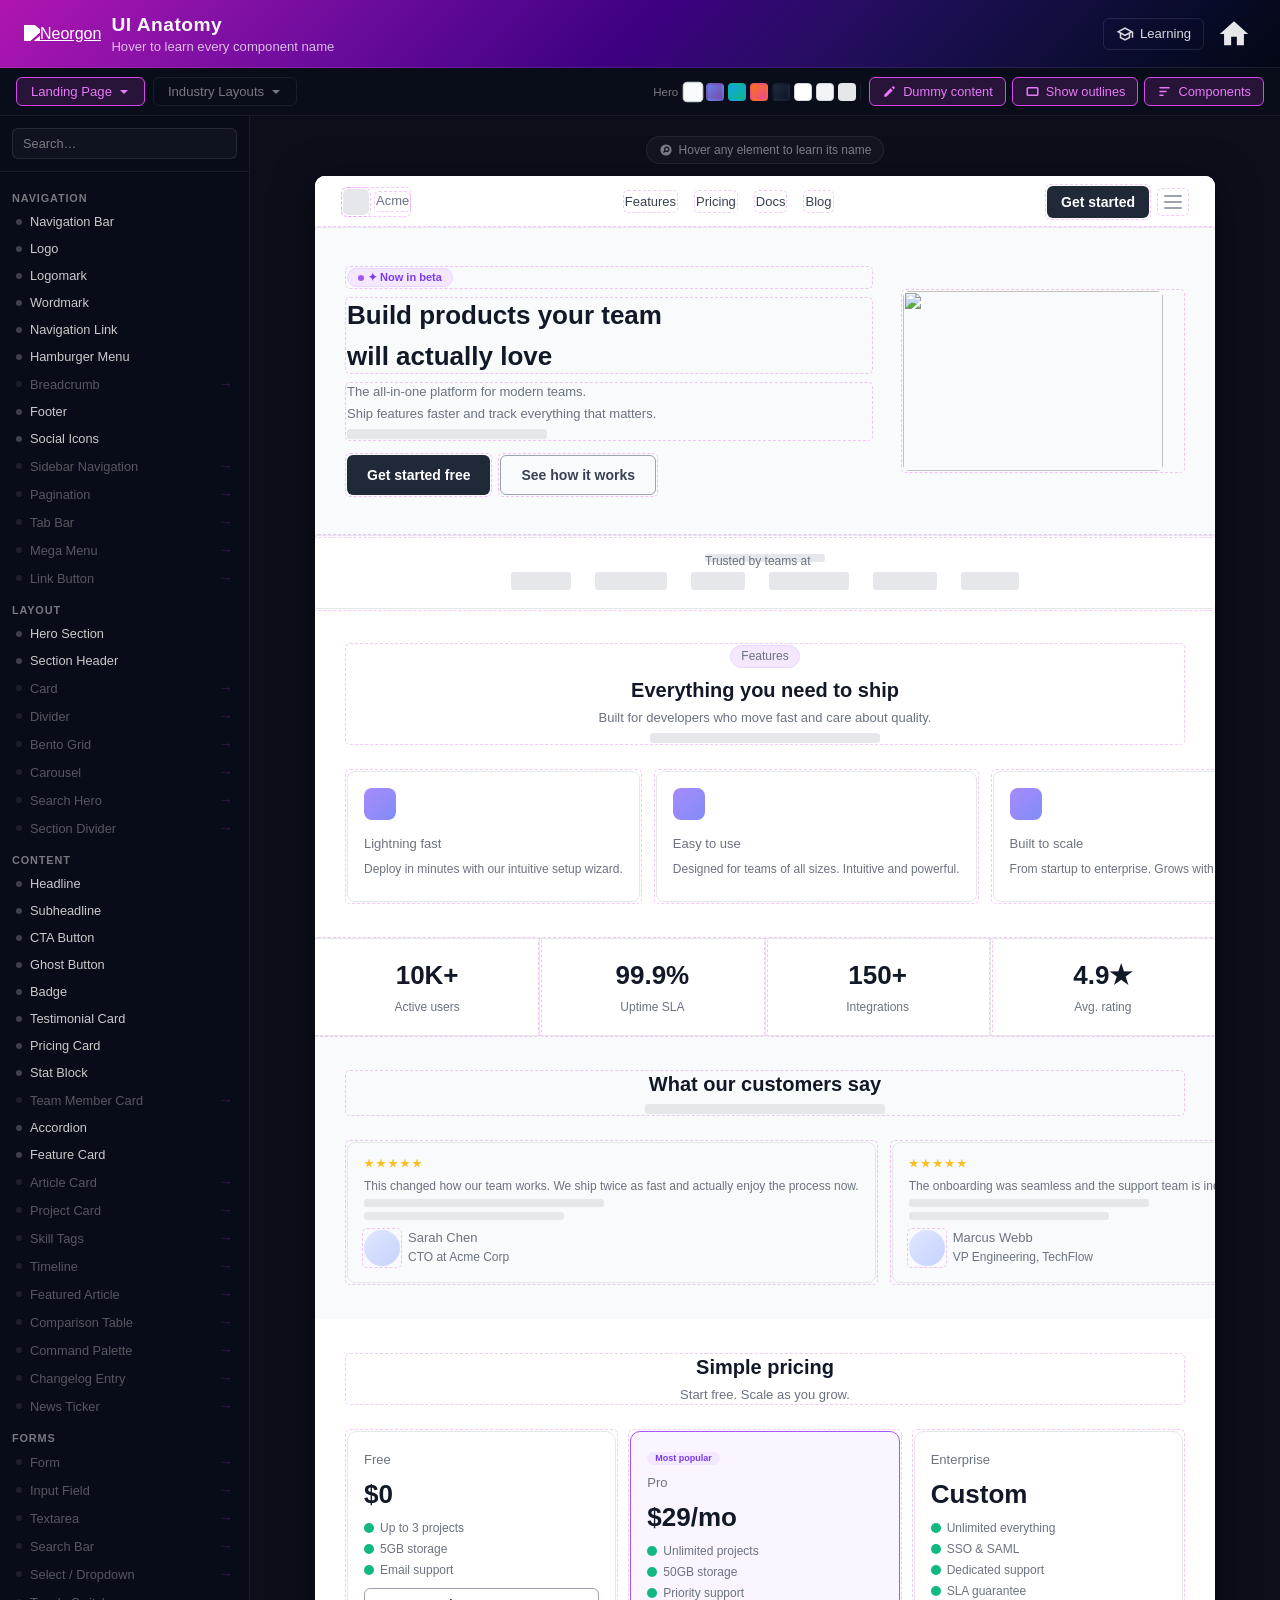
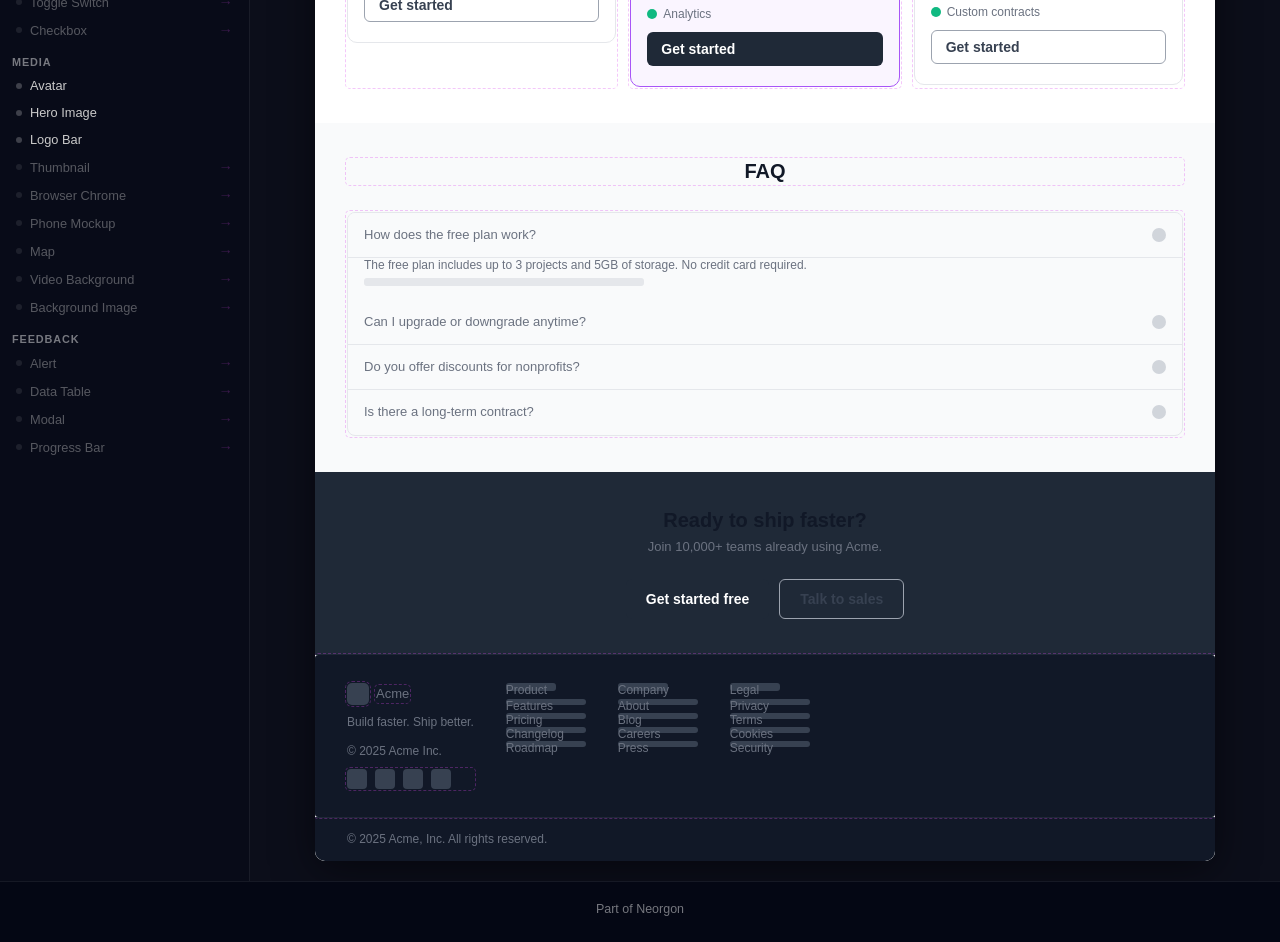
==== commit 08706ce2: "CDN" ====
--- a/index.html
+++ b/index.html
@@ -20,7 +20,9 @@
   <meta property="og:image" content="https://anatomy.neorgon.com/og-preview.jpg">
   <meta property="og:image:width" content="1200">
   <meta property="og:image:height" content="630">
-  <link rel="icon" type="image/x-icon" href="favicon.ico" />
+  <link rel="icon" type="image/x-icon" href="https://pub-b597cd281a384f98a47e1f043a6c4160.r2.dev/v1.0.0/favicon.ico" />
+  <!-- Neorgon Design Tokens (CDN) -->
+  <link rel="stylesheet" href="https://pub-b597cd281a384f98a47e1f043a6c4160.r2.dev/v1.0.0/styles/base.css">
   <script type="application/ld+json">
   {
     "@context": "https://schema.org",
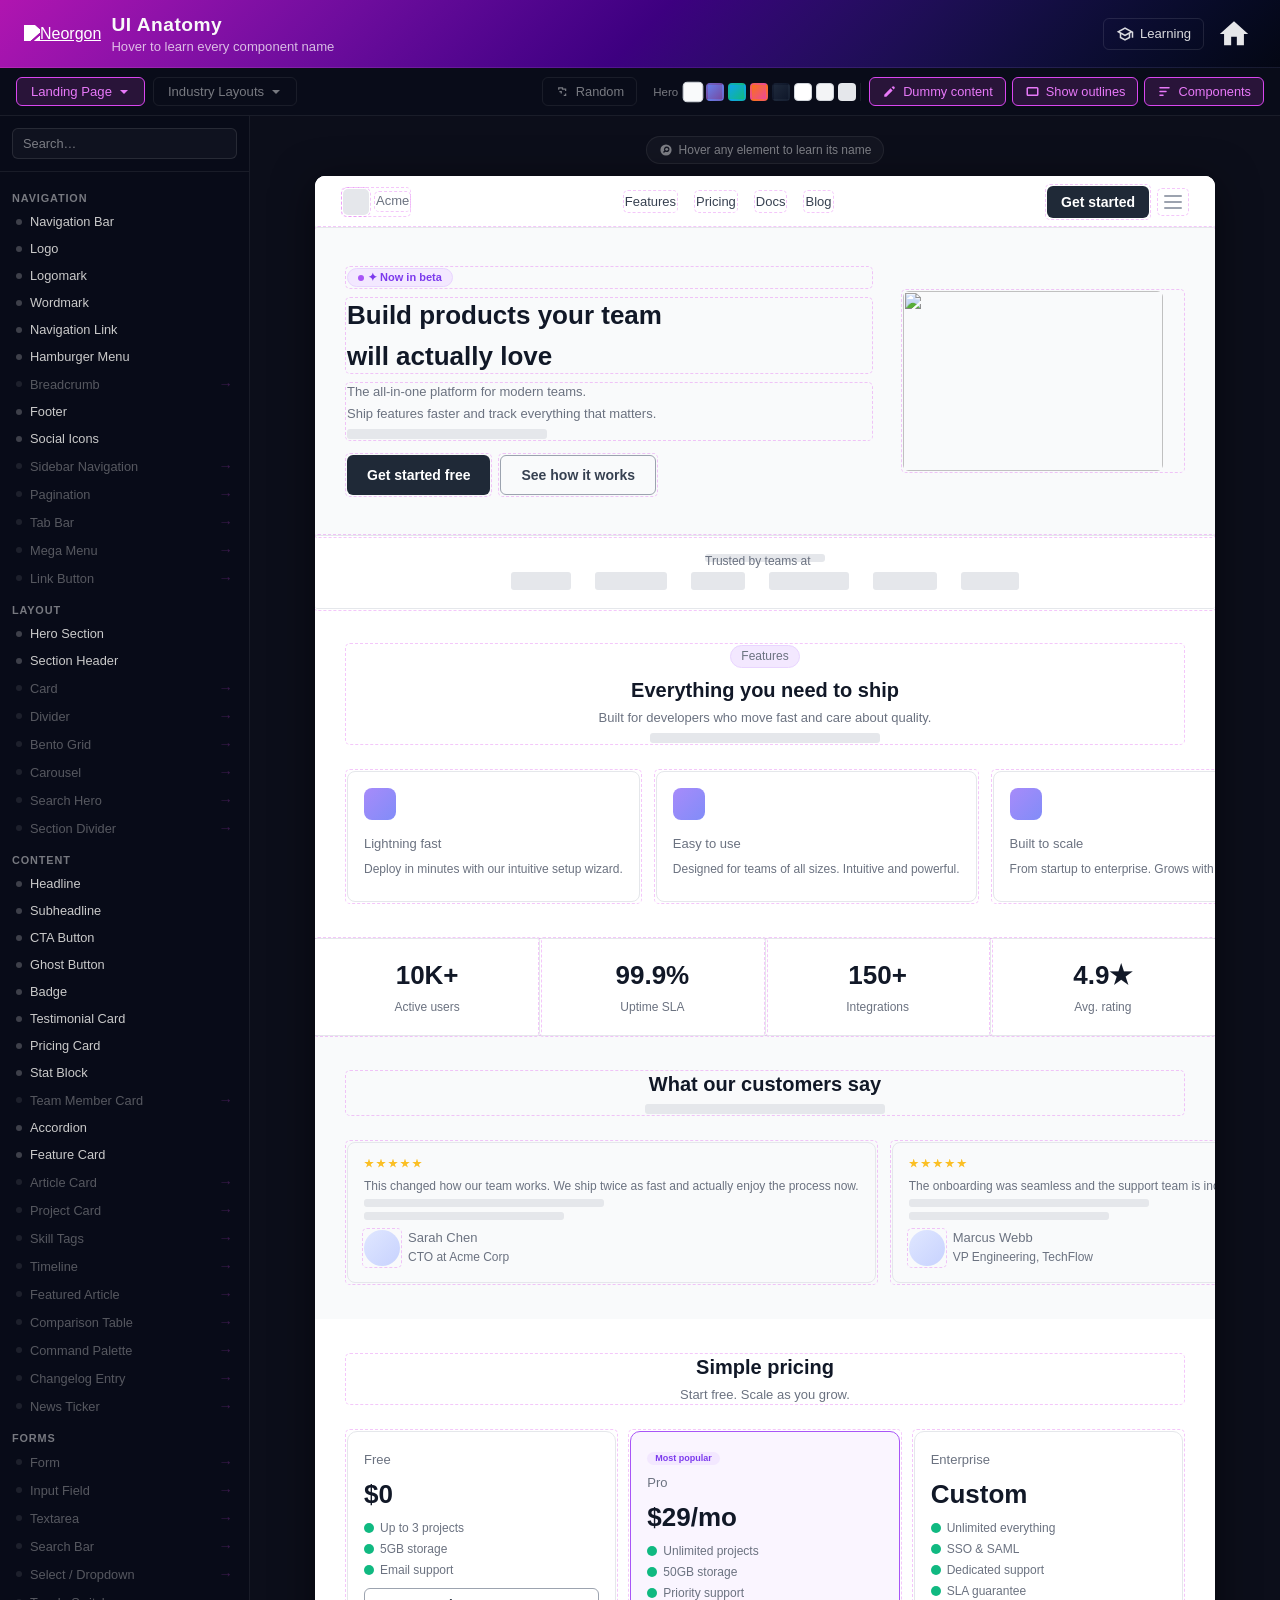
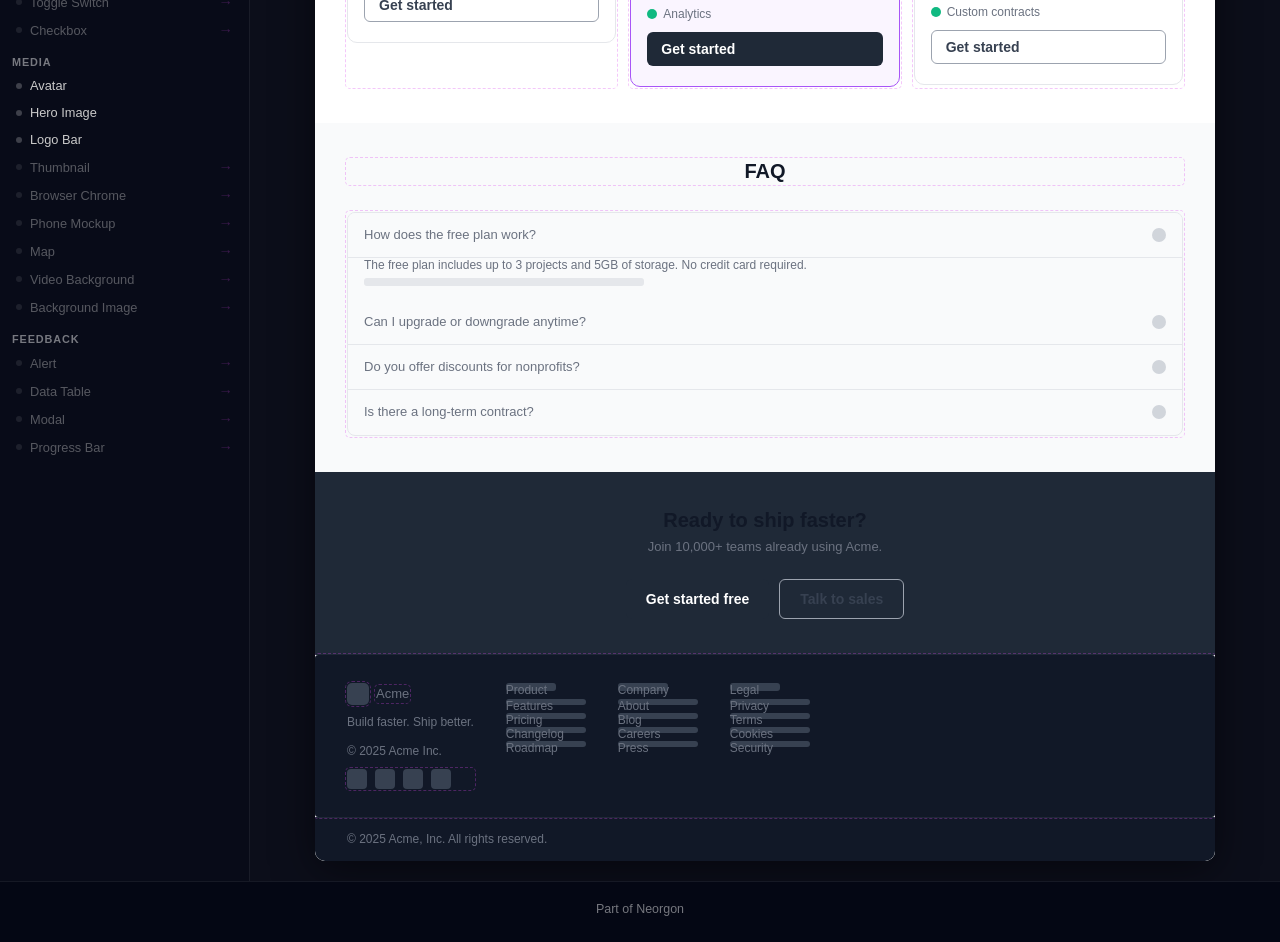
==== commit b467ad30: "update" ====
--- a/index.html
+++ b/index.html
@@ -78,6 +78,12 @@
     <!-- Controls bar: layout navigation + toggle buttons -->
     <div class="controls-bar">
       <div class="layout-nav" id="layoutNav" aria-label="Layout categories navigation"></div>
+      <button class="ctrl-btn" id="randomLayoutBtn" title="Random layout" style="margin-left: 8px; margin-right: auto;">
+        <svg viewBox="0 0 24 24" fill="currentColor" width="15" height="15">
+          <path d="M14 7h4v4h-2V9h-2V7zm2 10v-2h2v4h-4v-2h2zm-9-6H7v2h2v2h2v-4H7zm0-6h4v2H7v2H5V5h4zm6 4h-2V5h2v2h2v2h-2z"/>
+        </svg>
+        Random
+      </button>
       <div class="controls-right">
         <div class="hero-bg-wrap" title="Hero background style">
           <span class="hero-bg-label">Hero</span>
--- a/css/style.css
+++ b/css/style.css
@@ -236,12 +236,28 @@
   background: var(--accent-dim);
   color: var(--accent-bright);
 }
+.browser-item.pinned {
+  background: rgba(255, 215, 0, 0.15);
+  color: #FFD700;
+  border: 1px solid rgba(255, 215, 0, 0.3);
+  position: relative;
+}
+.browser-item.pinned::after {
+  content: '📌';
+  position: absolute;
+  right: 8px;
+  font-size: 0.8rem;
+}
 .browser-item .browser-dot {
   width: 6px; height: 6px; border-radius: 50%;
   background: var(--border-strong); flex-shrink: 0;
   transition: background var(--dur);
 }
 .browser-item.active .browser-dot { background: var(--accent); }
+.browser-item.pinned .browser-dot {
+  background: #FFD700;
+  box-shadow: 0 0 4px #FFD700;
+}
 .browser-item.missing {
   opacity: 0.4;
   cursor: pointer;
@@ -348,6 +364,15 @@
   box-shadow: 0 12px 40px rgba(0,0,0,0.6);
   pointer-events: none;
   transition: opacity 0.15s;
+}
+.anatomy-tooltip.pinned {
+  border-color: #FFD700;
+  box-shadow: 0 12px 40px rgba(255, 215, 0, 0.3);
+  pointer-events: auto; /* Allow interaction when pinned */
+}
+.anatomy-tooltip.pinned .tt-name::after {
+  content: ' 📌';
+  font-size: 0.9em;
 }
 .anatomy-tooltip.hidden { opacity: 0; }
 
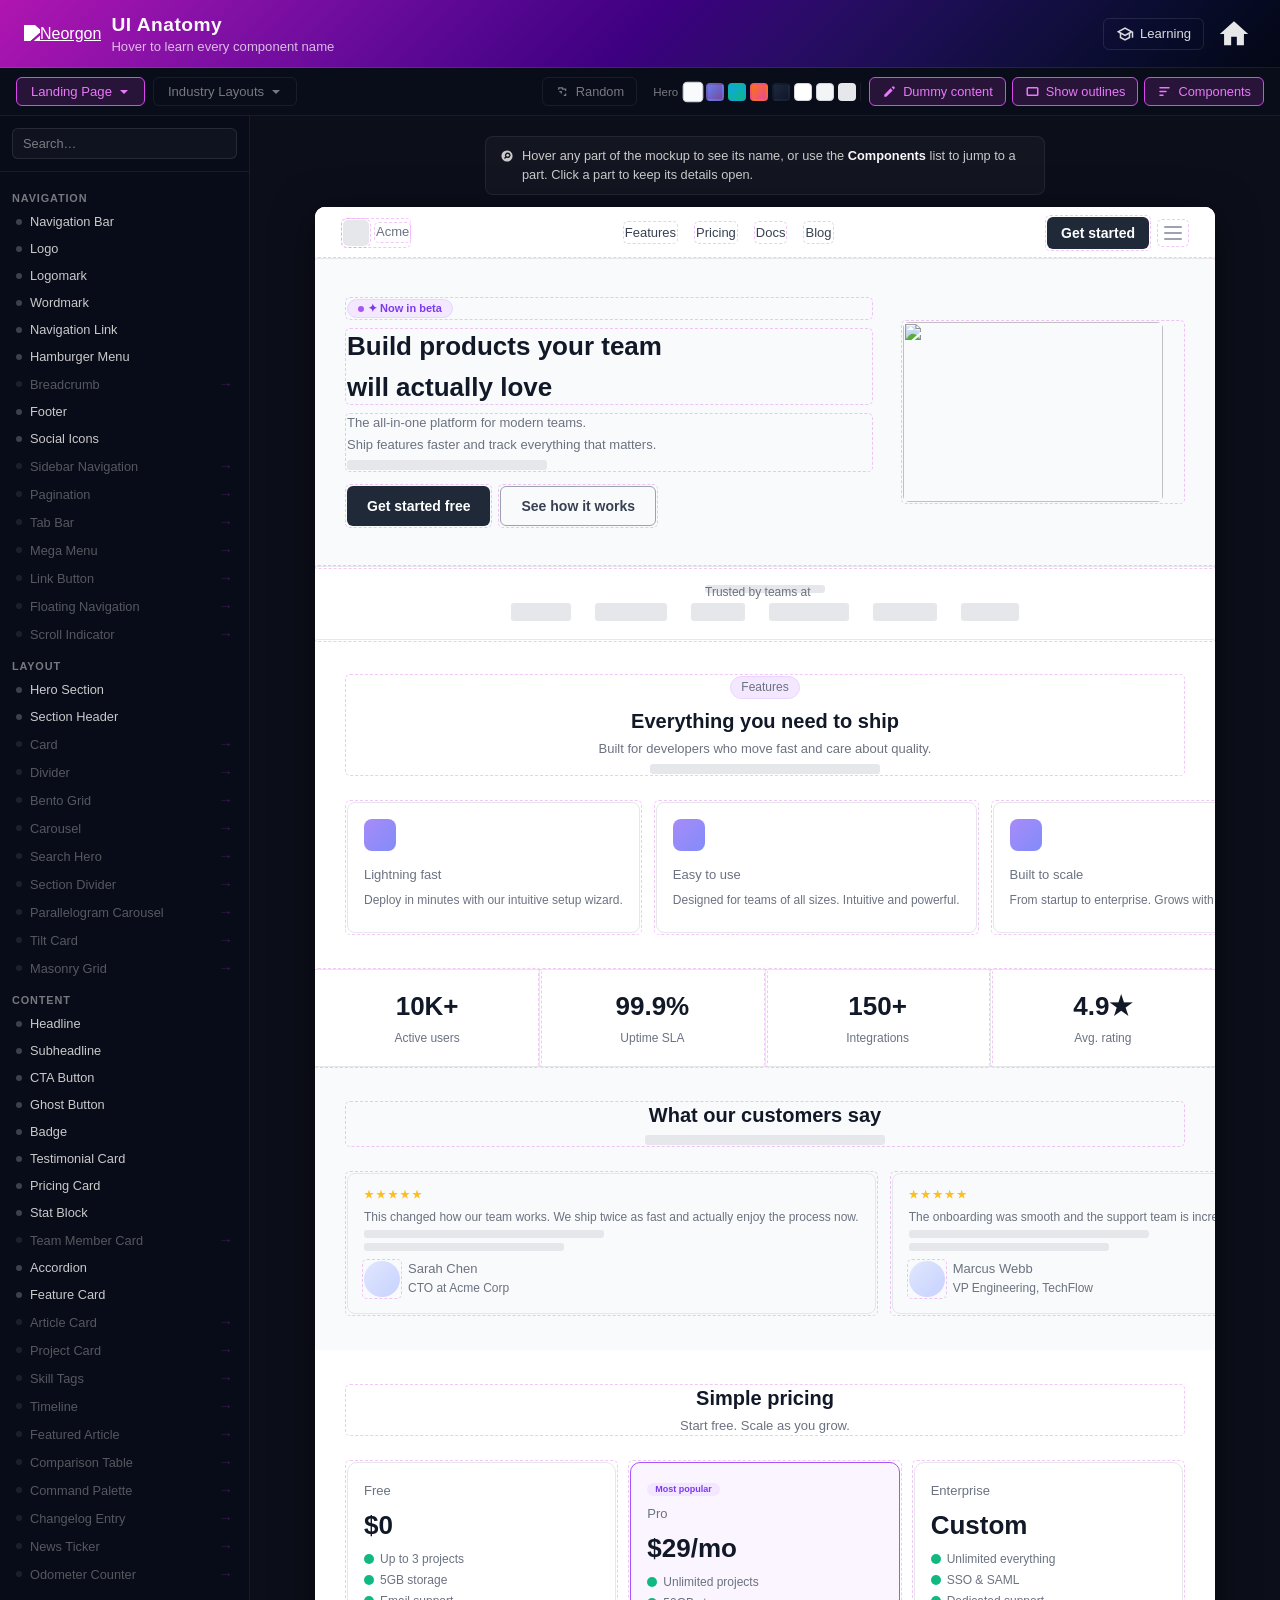
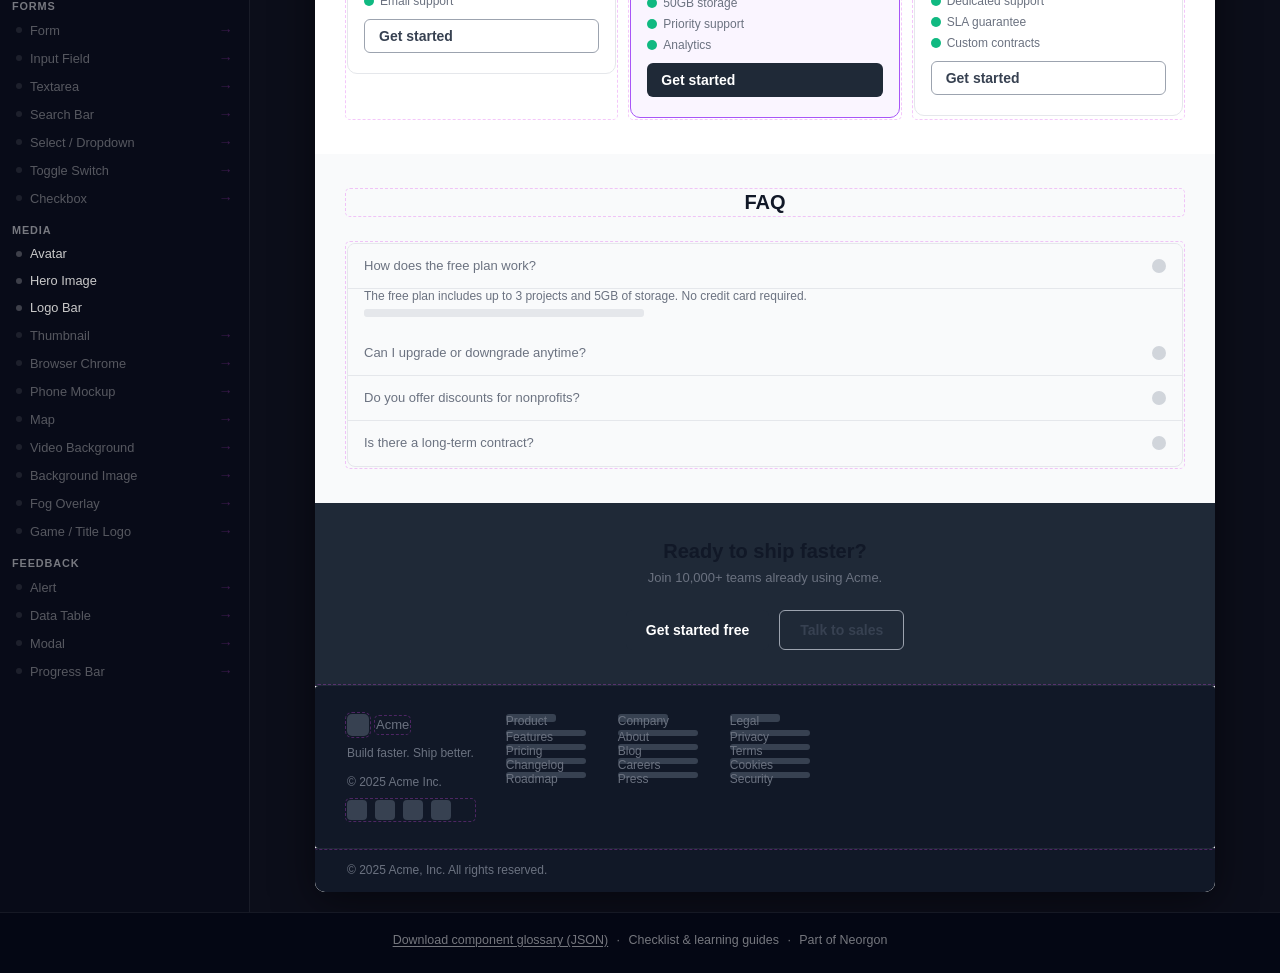
==== commit 0d8f36bc: "Learning Updates" ====
--- a/index.html
+++ b/index.html
@@ -3,15 +3,15 @@
 <head>
   <meta charset="UTF-8">
   <meta name="viewport" content="width=device-width, initial-scale=1.0">
-  <title>UI Anatomy — Learn design component names</title>
+  <title>UI Anatomy: Learn design component names</title>
   <meta name="description" content="Hover any part of a website wireframe to learn its component name. Know what to call things when prompting AI design tools">
-  <meta property="og:title" content="UI Anatomy — Learn design component names">
+  <meta property="og:title" content="UI Anatomy: Learn design component names">
   <meta property="og:description" content="Hover a live wireframe mockup to learn UI component names, variants, and prompt tips.">
   <meta property="og:type" content="website">
   <meta property="og:url" content="https://anatomy.neorgon.com/">
   <meta property="og:site_name" content="Neorgon">
   <meta name="twitter:card" content="summary_large_image">
-  <meta name="twitter:title" content="UI Anatomy — Learn design component names">
+  <meta name="twitter:title" content="UI Anatomy: Learn design component names">
   <meta name="twitter:description" content="Hover a live wireframe mockup to learn UI component names and prompt tips.">
   <meta name="robots" content="index, follow">
   <link rel="canonical" href="https://anatomy.neorgon.com/">
@@ -55,11 +55,13 @@
   <header class="header-bar">
     <div class="header-logo">
       <a href="https://ehq.cl/" target="_blank" rel="noopener noreferrer">
-        <img src="energon-classic-logo.png" class="header-logo-img" alt="Neorgon">
+        <img src="https://pub-b597cd281a384f98a47e1f043a6c4160.r2.dev/v1.0.0/energon-classic-logo.png" class="header-logo-img" alt="Neorgon">
       </a>
       <div>
-        <h1>UI Anatomy</h1>
-        <div class="header-subtitle">Hover to learn every component name</div>
+        <a href="./" class="header-title-link" id="headerTitleLink">
+          <h1>UI Anatomy</h1>
+          <div class="header-subtitle">Hover to learn every component name</div>
+        </a>
       </div>
     </div>
     <a class="header-learning" href="learning/" title="Checklist, mistakes & AI prompts">
@@ -78,7 +80,7 @@
     <!-- Controls bar: layout navigation + toggle buttons -->
     <div class="controls-bar">
       <div class="layout-nav" id="layoutNav" aria-label="Layout categories navigation"></div>
-      <button class="ctrl-btn" id="randomLayoutBtn" title="Random layout" style="margin-left: 8px; margin-right: auto;">
+      <button type="button" class="ctrl-btn" id="randomLayoutBtn" title="Random layout" style="margin-left: 8px; margin-right: auto;">
         <svg viewBox="0 0 24 24" fill="currentColor" width="15" height="15">
           <path d="M14 7h4v4h-2V9h-2V7zm2 10v-2h2v4h-4v-2h2zm-9-6H7v2h2v2h2v-4H7zm0-6h4v2H7v2H5V5h4zm6 4h-2V5h2v2h2v2h-2z"/>
         </svg>
@@ -89,15 +91,15 @@
           <span class="hero-bg-label">Hero</span>
           <div class="hero-bg-picker" id="heroBgPicker"></div>
         </div>
-        <button class="ctrl-btn" id="dummyToggle" title="Toggle dummy content (text + images)">
+        <button type="button" class="ctrl-btn" id="dummyToggle" title="Toggle dummy content (text + images)" aria-pressed="true">
           <svg viewBox="0 0 20 20" fill="currentColor" width="15" height="15"><path d="M13.586 3.586a2 2 0 112.828 2.828l-.793.793-2.828-2.828.793-.793zM11.379 5.793L3 14.172V17h2.828l8.38-8.379-2.83-2.828z"/></svg>
           Dummy content
         </button>
-        <button class="ctrl-btn" id="outlinesToggle" title="Show all component boundaries">
+        <button type="button" class="ctrl-btn" id="outlinesToggle" title="Show all component boundaries" aria-pressed="true">
           <svg viewBox="0 0 20 20" fill="currentColor" width="15" height="15"><path fill-rule="evenodd" d="M4 4a2 2 0 00-2 2v8a2 2 0 002 2h12a2 2 0 002-2V6a2 2 0 00-2-2H4zm0 2h12v8H4V6z" clip-rule="evenodd"/></svg>
           Show outlines
         </button>
-        <button class="ctrl-btn" id="browserToggle" title="Toggle component browser">
+        <button type="button" class="ctrl-btn" id="browserToggle" title="Toggle component browser" aria-pressed="true" aria-controls="compBrowser" aria-expanded="true">
           <svg viewBox="0 0 20 20" fill="currentColor" width="15" height="15"><path fill-rule="evenodd" d="M3 5a1 1 0 011-1h12a1 1 0 110 2H4a1 1 0 01-1-1zm0 5a1 1 0 011-1h8a1 1 0 110 2H4a1 1 0 01-1-1zm0 5a1 1 0 011-1h4a1 1 0 110 2H4a1 1 0 01-1-1z" clip-rule="evenodd"/></svg>
           Components
         </button>
@@ -116,16 +118,18 @@
       </aside>
 
       <!-- Wireframe mockup area -->
-      <div class="mockup-area" id="mockupArea">
-        <div class="mockup-hint" id="mockupHint">
-          <svg viewBox="0 0 20 20" fill="currentColor" width="14" height="14"><path d="M9 9a2 2 0 114 0 2 2 0 01-4 0z"/><path fill-rule="evenodd" d="M10 18a8 8 0 100-16 8 8 0 000 16zm1-13a4 4 0 00-3.446 6.032l-1.261 1.26a1 1 0 101.414 1.415l1.261-1.261A4 4 0 1011 5z" clip-rule="evenodd"/></svg>
-          Hover any element to learn its name
-        </div>
+      <div class="mockup-area" id="mockupArea" role="region" aria-label="Wireframe mockup" aria-describedby="mockupHint">
+        <p class="mockup-hint" id="mockupHint">
+          <svg viewBox="0 0 20 20" fill="currentColor" width="14" height="14" aria-hidden="true"><path d="M9 9a2 2 0 114 0 2 2 0 01-4 0z"/><path fill-rule="evenodd" d="M10 18a8 8 0 100-16 8 8 0 000 16zm1-13a4 4 0 00-3.446 6.032l-1.261 1.26a1 1 0 101.414 1.415l1.261-1.261A4 4 0 1011 5z" clip-rule="evenodd"/></svg>
+          <span>Hover any part of the mockup to see its name, or use the <strong>Components</strong> list to jump to a part. Click a part to keep its details open.</span>
+        </p>
         <div class="mockup-frame" id="mockupFrame"></div>
       </div>
 
     </div>
   </main>
+
+  <div id="anatomyLive" class="sr-only" aria-live="polite" aria-atomic="true"></div>
 
   <!-- Floating tooltip panel -->
   <div class="anatomy-tooltip hidden" id="tooltip" role="tooltip">
@@ -150,6 +154,10 @@
   </div>
 
   <footer class="info-footer">
+    <button type="button" class="footer-tool-btn" id="glossaryExportBtn">Download component glossary (JSON)</button>
+    <span class="footer-sep" aria-hidden="true">·</span>
+    <a class="footer-link" href="learning/">Checklist &amp; learning guides</a>
+    <span class="footer-sep" aria-hidden="true">·</span>
     Part of <a class="footer-link" href="https://neorgon.com/">Neorgon</a>
   </footer>
 
--- a/css/style.css
+++ b/css/style.css
@@ -38,6 +38,42 @@
 }
 .skip-link:focus { top: 0; }
 
+.sr-only {
+  position: absolute;
+  width: 1px;
+  height: 1px;
+  padding: 0;
+  margin: -1px;
+  overflow: hidden;
+  clip: rect(0, 0, 0, 0);
+  clip-path: inset(50%);
+  white-space: nowrap;
+  border: 0;
+}
+
+.header-title-link {
+  text-decoration: none;
+  color: inherit;
+  display: block;
+}
+.header-title-link:focus-visible {
+  outline-offset: 4px;
+  border-radius: var(--radius-sm);
+}
+.header-title-link:hover h1 { color: var(--accent-bright); }
+
+*:focus { outline: none; }
+*:focus-visible {
+  outline: 2px solid var(--accent-bright);
+  outline-offset: 2px;
+}
+
+@media (prefers-reduced-motion: reduce) {
+  html { scroll-behavior: auto; }
+  .header-logo-img { transition: none; }
+  .anatomy-tooltip { transition: none; }
+}
+
 /* ── Header ──────────────────────────────────────────────────────────────── */
 .header-bar {
   background: linear-gradient(in oklch 135deg, #B015B0 0%, #3D0080 50%, #040714 100%);
@@ -63,6 +99,11 @@
   transition: color var(--dur), background var(--dur), border-color var(--dur); flex-shrink: 0;
 }
 .header-learning:hover { color: #fff; background: rgba(255,255,255,0.08); border-color: var(--border-strong); }
+.header-learning:focus-visible {
+  color: #fff;
+  background: rgba(255,255,255,0.08);
+  border-color: var(--accent-bright);
+}
 .header-learning svg { flex-shrink: 0; }
 .header-home {
   display: flex; align-items: center; margin-left: 8px; padding: 5px;
@@ -71,6 +112,10 @@
   transition: color var(--dur), background var(--dur); flex-shrink: 0;
 }
 .header-home:hover { color: #fff; background: rgba(255,255,255,0.12); }
+.header-home:focus-visible {
+  color: #fff;
+  background: rgba(255,255,255,0.12);
+}
 .header-home svg { width: 34px; height: 34px; display: block; }
 
 /* ── Controls bar ────────────────────────────────────────────────────────── */
@@ -164,6 +209,14 @@
   color: var(--accent-bright);
   background: var(--accent-dim);
 }
+.layout-dropdown-item:focus-visible {
+  color: var(--text-primary);
+  background: var(--surface-2);
+}
+.layout-dropdown-btn:focus-visible {
+  border-color: var(--accent-bright);
+  color: var(--text-secondary);
+}
 
 .controls-right { display: flex; align-items: center; gap: 6px; flex-shrink: 0; }
 .ctrl-btn {
@@ -176,6 +229,7 @@
   white-space: nowrap;
 }
 .ctrl-btn:hover { color: var(--text-secondary); border-color: var(--border); }
+.ctrl-btn:focus-visible { color: var(--text-primary); border-color: var(--accent-bright); }
 .ctrl-btn.active { color: var(--accent-bright); border-color: var(--accent); background: var(--accent-dim); }
 
 /* ── Main body layout ────────────────────────────────────────────────────── */
@@ -232,6 +286,12 @@
   border-radius: 4px; margin: 0 4px;
 }
 .browser-item:hover { background: var(--surface-2); color: var(--text-primary); }
+.browser-item:focus-visible {
+  outline: 2px solid var(--accent-bright);
+  outline-offset: -2px;
+  background: var(--surface-2);
+  color: var(--text-primary);
+}
 .browser-item.active {
   background: var(--accent-dim);
   color: var(--accent-bright);
@@ -338,11 +398,15 @@
 .mockup-area::-webkit-scrollbar-thumb { background: var(--border); border-radius: 3px; }
 
 .mockup-hint {
-  display: flex; align-items: center; gap: 6px;
-  font-size: 0.75rem; color: var(--text-muted);
-  padding: 6px 12px; background: var(--surface-1);
-  border: 1px solid var(--border-subtle); border-radius: 99px;
-}
+  display: flex; align-items: flex-start; gap: 8px;
+  font-size: 0.8rem; color: var(--text-secondary); line-height: 1.45;
+  max-width: min(560px, 94vw);
+  margin: 0;
+  padding: 10px 14px; background: var(--surface-1);
+  border: 1px solid var(--border-subtle); border-radius: var(--radius-md);
+}
+.mockup-hint svg { flex-shrink: 0; margin-top: 2px; }
+.mockup-hint strong { color: var(--text-primary); font-weight: 600; }
 
 .mockup-frame {
   background: #ffffff;
@@ -811,6 +875,16 @@
 }
 .hero-bg-swatch:hover { transform: scale(1.2); }
 .hero-bg-swatch.active { border-color: var(--accent-bright); transform: scale(1.15); }
+.hero-bg-swatch:focus-visible {
+  outline: 2px solid var(--accent-bright);
+  outline-offset: 2px;
+}
+
+@media (prefers-reduced-motion: reduce) {
+  .hero-bg-swatch { transition: none; }
+  .hero-bg-swatch:hover,
+  .hero-bg-swatch.active { transform: none; }
+}
 
 /* ── Hero background variants ────────────────────────────────────────────── */
 [data-comp="hero-section"].bg-gradient-1 {
@@ -874,6 +948,27 @@
 }
 .footer-link { color: var(--text-muted); text-decoration: none; transition: color var(--dur); }
 .footer-link:hover { color: var(--text-secondary); text-decoration: underline; }
+.footer-link:focus-visible { color: var(--accent-bright); text-decoration: underline; }
+.footer-sep { margin: 0 0.4em; color: var(--text-muted); user-select: none; }
+.footer-tool-btn {
+  background: none;
+  border: none;
+  padding: 0;
+  font: inherit;
+  font-size: inherit;
+  color: var(--text-muted);
+  cursor: pointer;
+  text-decoration: underline;
+  text-underline-offset: 2px;
+  transition: color var(--dur);
+}
+.footer-tool-btn:hover { color: var(--text-secondary); }
+.footer-tool-btn:focus-visible {
+  color: var(--accent-bright);
+  outline: 2px solid var(--accent-bright);
+  outline-offset: 3px;
+  border-radius: 2px;
+}
 
 /* ── Checklist ───────────────────────────────────────────────────────────── */
 .checklist-container {
@@ -1609,3 +1704,400 @@
   gap: 6px;
 }
 
+/* ── Architecture Guide ─────────────────────────────────────────────────── */
+.architecture-container {
+  display: flex;
+  flex-direction: column;
+  gap: 24px;
+  padding: 0 16px 40px;
+}
+
+/* Intro card */
+.intro-card {
+  background: rgba(255, 255, 255, 0.03);
+  border: 1px solid rgba(255, 255, 255, 0.07);
+  border-radius: 12px;
+  padding: 24px;
+  text-align: center;
+}
+
+.intro-title {
+  font-size: 1.5em;
+  font-weight: 600;
+  margin-bottom: 12px;
+  color: #e879f9;
+}
+
+.intro-text {
+  font-size: 1.05em;
+  line-height: 1.6;
+  max-width: 800px;
+  margin: 0 auto;
+}
+
+/* Decision table */
+.decision-table-card {
+  background: rgba(255, 255, 255, 0.03);
+  border: 1px solid rgba(255, 255, 255, 0.07);
+  border-radius: 12px;
+  padding: 24px;
+  overflow-x: auto;
+}
+
+.table-title {
+  font-size: 1.3em;
+  font-weight: 600;
+  margin-bottom: 16px;
+  color: #818cf8;
+}
+
+.decision-table-wrapper {
+  overflow-x: auto;
+}
+
+.decision-table {
+  width: 100%;
+  border-collapse: collapse;
+  font-size: 0.95em;
+  min-width: 600px;
+}
+
+.decision-table th,
+.decision-table td {
+  padding: 12px;
+  text-align: left;
+  border-bottom: 1px solid rgba(255, 255, 255, 0.1);
+}
+
+.decision-table th {
+  background: rgba(255, 255, 255, 0.05);
+  font-weight: 600;
+  position: sticky;
+  top: 0;
+}
+
+.decision-table td strong {
+  color: #e879f9;
+}
+
+.decision-table .yes {
+  color: #34d399;
+  font-weight: 500;
+}
+
+.decision-table .no {
+  color: #f87171;
+  font-weight: 500;
+}
+
+.decision-table .maybe {
+  color: #fbbf24;
+  font-weight: 500;
+}
+
+/* Section cards */
+.section-card {
+  background: rgba(255, 255, 255, 0.03);
+  border: 1px solid rgba(255, 255, 255, 0.07);
+  border-radius: 12px;
+  padding: 24px;
+}
+
+.section-title {
+  font-size: 1.3em;
+  font-weight: 600;
+  margin-bottom: 20px;
+  color: #818cf8;
+}
+
+.comparison-items {
+  display: flex;
+  flex-direction: column;
+  gap: 20px;
+}
+
+.comparison-item {
+  background: rgba(0, 0, 0, 0.2);
+  border: 1px solid rgba(255, 255, 255, 0.05);
+  border-radius: 8px;
+  padding: 20px;
+}
+
+.item-name {
+  font-size: 1.1em;
+  font-weight: 600;
+  color: #e879f9;
+  margin-bottom: 8px;
+}
+
+.item-use-when {
+  margin-bottom: 16px;
+  padding: 12px;
+  background: rgba(255, 255, 255, 0.02);
+  border-left: 4px solid #fbbf24;
+  border-radius: 0 6px 6px 0;
+}
+
+.pros-cons {
+  display: grid;
+  grid-template-columns: 1fr 1fr;
+  gap: 16px;
+}
+
+.pros h5,
+.cons h5 {
+  font-size: 0.9em;
+  font-weight: 600;
+  margin-bottom: 8px;
+}
+
+.pros h5 {
+  color: #34d399;
+}
+
+.cons h5 {
+  color: #f87171;
+}
+
+.pros ul,
+.cons ul {
+  margin: 0;
+  padding-left: 16px;
+}
+
+.pros li,
+.cons li {
+  margin-bottom: 4px;
+  font-size: 0.9em;
+}
+
+.pros li::marker {
+  color: #34d399;
+}
+
+.cons li::marker {
+  color: #f87171;
+}
+
+/* CTA card */
+.cta-card {
+  background: linear-gradient(135deg, rgba(184, 81, 255, 0.15) 0%, rgba(101, 84, 192, 0.15) 50%, rgba(59, 130, 246, 0.15) 100%);
+  border: 1px solid rgba(184, 81, 255, 0.3);
+  border-radius: 12px;
+  padding: 32px;
+  text-align: center;
+}
+
+.cta-title {
+  font-size: 1.5em;
+  font-weight: 600;
+  margin-bottom: 12px;
+  color: #e879f9;
+}
+
+.cta-text {
+  font-size: 1.05em;
+  margin-bottom: 20px;
+  max-width: 600px;
+  margin-left: auto;
+  margin-right: auto;
+}
+
+.cta-button {
+  display: inline-block;
+  padding: 12px 24px;
+  background: linear-gradient(135deg, #b851ff 0%, #6554c0 100%);
+  color: white;
+  text-decoration: none;
+  border-radius: 8px;
+  font-weight: 600;
+  transition: all 0.3s ease;
+  box-shadow: 0 4px 6px rgba(0, 0, 0, 0.1);
+}
+
+.cta-button:hover {
+  transform: translateY(-2px);
+  box-shadow: 0 6px 12px rgba(184, 81, 255, 0.3);
+  color: white;
+}
+
+/* Responsive */
+@media (max-width: 768px) {
+  .pros-cons {
+    grid-template-columns: 1fr;
+  }
+
+  .decision-table {
+    font-size: 0.85em;
+  }
+
+  .decision-table th,
+  .decision-table td {
+    padding: 8px;
+  }
+
+  .architecture-container {
+    padding: 0 12px 40px;
+  }
+}
+
+/* ── Game Studio layout (FromSoftware-inspired) ─────────────────────────────── */
+.wf-gs-page {
+  background: #000; min-height: 500px; position: relative; overflow: hidden;
+}
+.wf-gs-nav {
+  position: absolute; top: 0; left: 0; right: 0; z-index: 10;
+  display: flex; align-items: center; justify-content: space-between;
+  padding: 24px 40px;
+}
+.wf-gs-nav-links {
+  display: flex; gap: 24px; align-items: center;
+}
+.wf-gs-hero {
+  position: relative; width: 100%; height: 420px; display: flex;
+  align-items: center; justify-content: center;
+}
+.wf-gs-carousel {
+  display: flex; width: 100%; height: 100%; position: relative;
+  align-items: stretch;
+}
+.wf-gs-panel {
+  position: relative; flex-shrink: 0;
+  width: 18%; height: 100%;
+  transform: skewX(-20deg); overflow: hidden;
+  border-right: 1px solid rgba(255,255,255,0.06);
+  transition: width 0.6s ease, filter 0.5s ease;
+  cursor: pointer;
+}
+.wf-gs-panel.wf-gs-active {
+  width: 28%; cursor: default; filter: none;
+}
+.wf-gs-panel-inner {
+  transform: skewX(20deg);
+  width: 100%; height: 100%;
+  display: flex; align-items: center; justify-content: center;
+}
+.wf-gs-logo {
+  text-align: center;
+}
+.wf-gs-panel-title {
+  display: flex; align-items: center; justify-content: center;
+}
+.wf-gs-overlay {
+  position: absolute; inset: 0;
+  background: rgba(0,0,0,0.45);
+  pointer-events: none;
+}
+.wf-gs-fog-container {
+  position: absolute; bottom: 0; left: 0; right: 0; height: 40%;
+  pointer-events: none; overflow: hidden;
+}
+.wf-gs-fog {
+  position: absolute; bottom: -10%; left: -50%; width: 300%; height: 100%;
+  background: linear-gradient(90deg, transparent, rgba(255,255,255,0.03), transparent, rgba(255,255,255,0.05), transparent);
+  border: 1px dashed rgba(255,255,255,0.06); border-radius: 4px;
+}
+@keyframes wf-gs-fog-drift {
+  0% { transform: translateX(0); }
+  100% { transform: translateX(-33%); }
+}
+.wf-gs-bottom {
+  position: absolute; bottom: 20px; left: 40px; right: 40px;
+  display: flex; justify-content: space-between; align-items: flex-end;
+  z-index: 5;
+}
+.wf-gs-socials {
+  display: flex; gap: 8px;
+}
+
+/* ── Figure Portfolio layout (Dodomo-inspired) ──────────────────────────────── */
+.wf-fp-page {
+  background: #0a0510;
+}
+.wf-fp-header {
+  display: flex; align-items: center; justify-content: space-between;
+  padding: 20px 30px; position: relative; z-index: 10;
+}
+.wf-fp-nav-links {
+  display: flex; gap: 20px; align-items: center;
+}
+.wf-fp-hero {
+  display: flex; gap: 40px; padding: 40px 30px 60px;
+  align-items: flex-start;
+}
+.wf-fp-hero-right { flex: 1.4; }
+.wf-fp-hero-left {
+  flex: 1; display: flex; flex-direction: column; gap: 20px;
+  padding-top: 20px;
+}
+.wf-fp-counter {
+  display: flex; flex-direction: column; gap: 4px;
+}
+.wf-fp-counter-num {
+  display: flex; align-items: baseline; gap: 2px;
+}
+.wf-fp-pill {
+  padding: 6px 12px; border-radius: 20px;
+  border: 1px solid rgba(255,255,255,0.08);
+  background: rgba(255,255,255,0.03);
+}
+.wf-fp-featured {
+  margin-top: 20px;
+}
+.wf-fp-scroll-cue {
+  margin-top: 30px;
+}
+.wf-fp-section {
+  padding: 40px 30px;
+}
+.wf-fp-section-header {
+  margin-bottom: 24px;
+}
+.wf-fp-masonry {
+  columns: 3; column-gap: 16px;
+}
+.wf-fp-tilt-card {
+  break-inside: avoid; margin-bottom: 16px;
+  border-radius: 10px; overflow: hidden;
+  background: rgba(255,255,255,0.03);
+  border: 1px solid rgba(255,255,255,0.06);
+  transform: perspective(800px) rotateY(-1deg) rotateX(0.5deg);
+  transition: transform 0.3s ease, box-shadow 0.3s ease;
+}
+.wf-fp-tilt-card:hover {
+  transform: perspective(800px) rotateY(2deg) rotateX(-1deg) scale(1.02);
+  box-shadow: 0 8px 30px rgba(167,139,250,0.1);
+}
+.wf-fp-card-info {
+  padding: 10px 12px;
+}
+.wf-fp-news-grid {
+  display: grid; grid-template-columns: repeat(3, 1fr); gap: 16px;
+}
+.wf-fp-news-card {
+  border-radius: 10px; overflow: hidden;
+  background: rgba(255,255,255,0.02);
+  border: 1px solid rgba(255,255,255,0.06);
+  padding: 12px;
+}
+.wf-fp-testimonials {
+  display: grid; grid-template-columns: 1fr 1fr; gap: 16px;
+}
+.wf-fp-testimonial {
+  padding: 20px; border-radius: 10px;
+  background: rgba(255,255,255,0.03);
+  border: 1px solid rgba(255,255,255,0.06);
+}
+.wf-fp-form-wrap {
+  display: flex; flex-direction: column; gap: 12px;
+  max-width: 400px;
+}
+.wf-fp-form-row {
+  display: grid; grid-template-columns: 1fr 1fr; gap: 12px;
+}
+.wf-fp-footer {
+  padding: 30px; text-align: center;
+  border-top: 1px solid rgba(255,255,255,0.05);
+  display: flex; flex-direction: column; align-items: center; gap: 12px;
+}
+
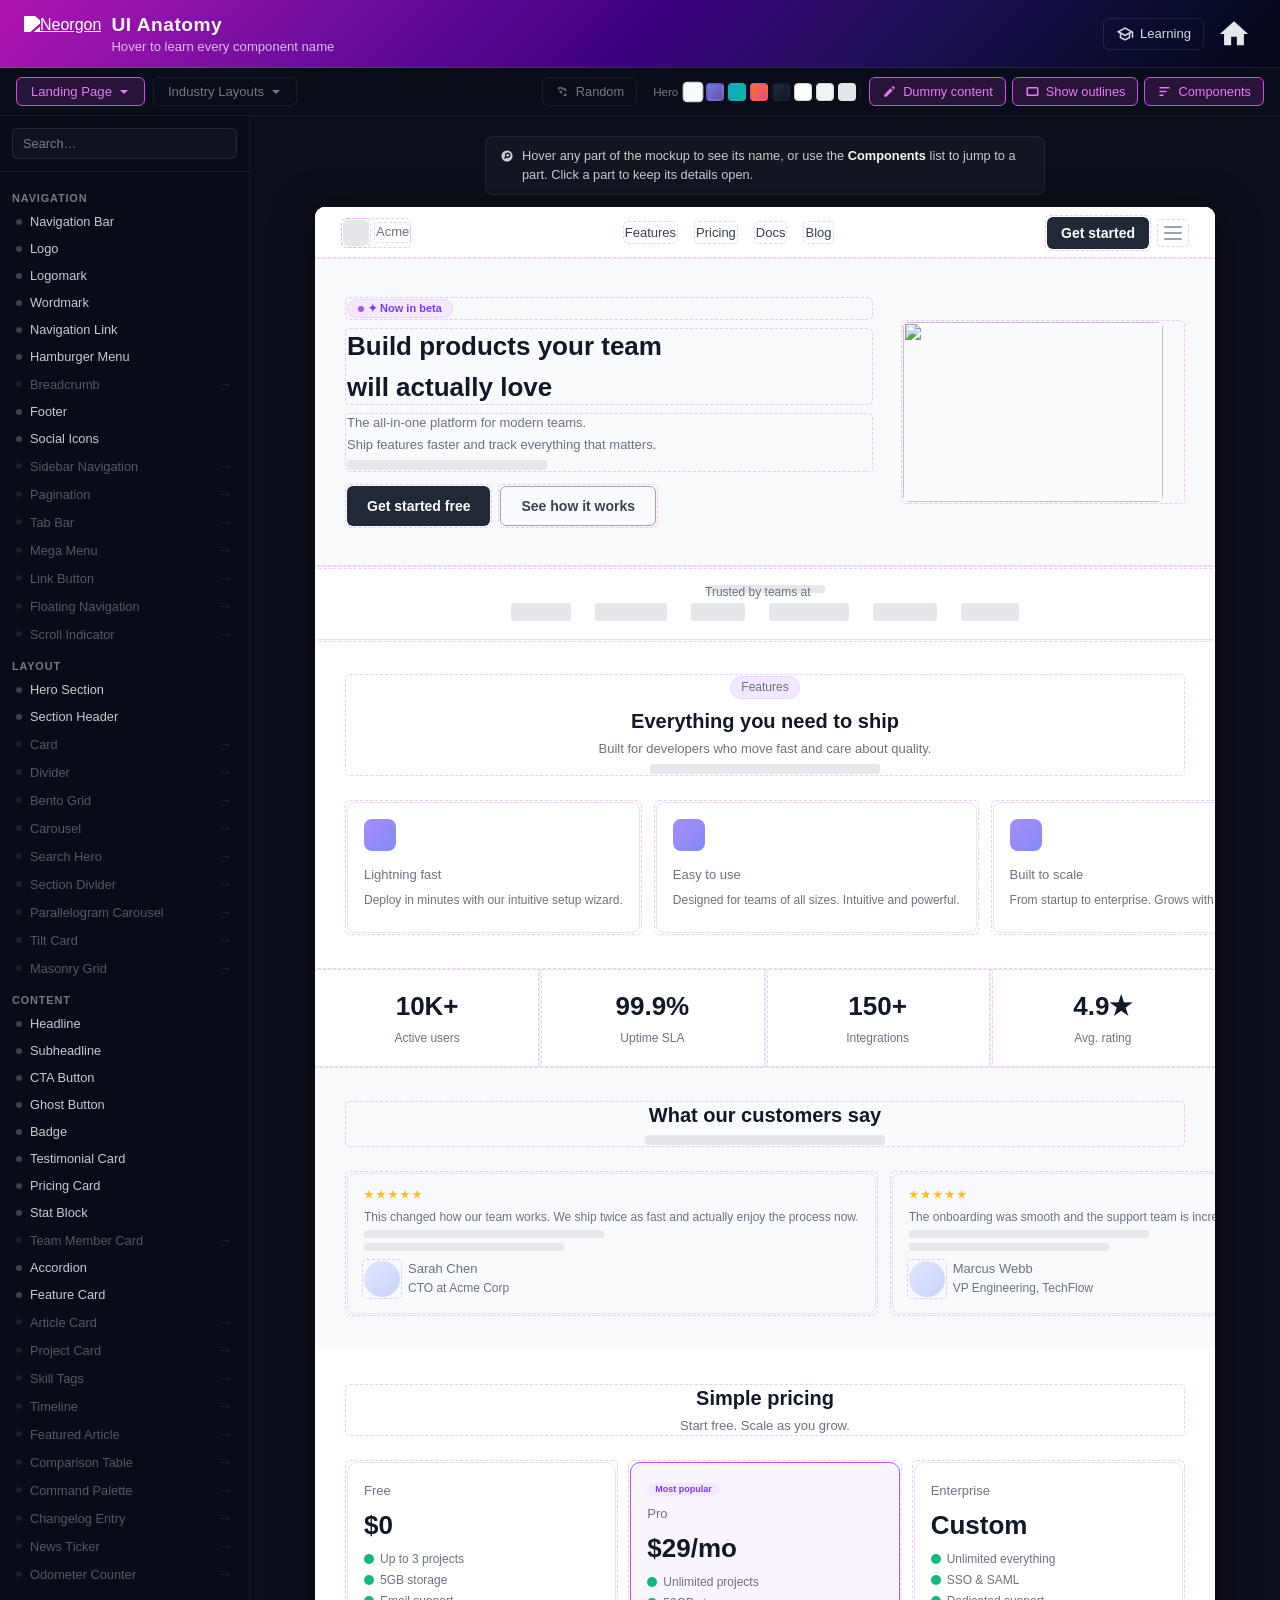
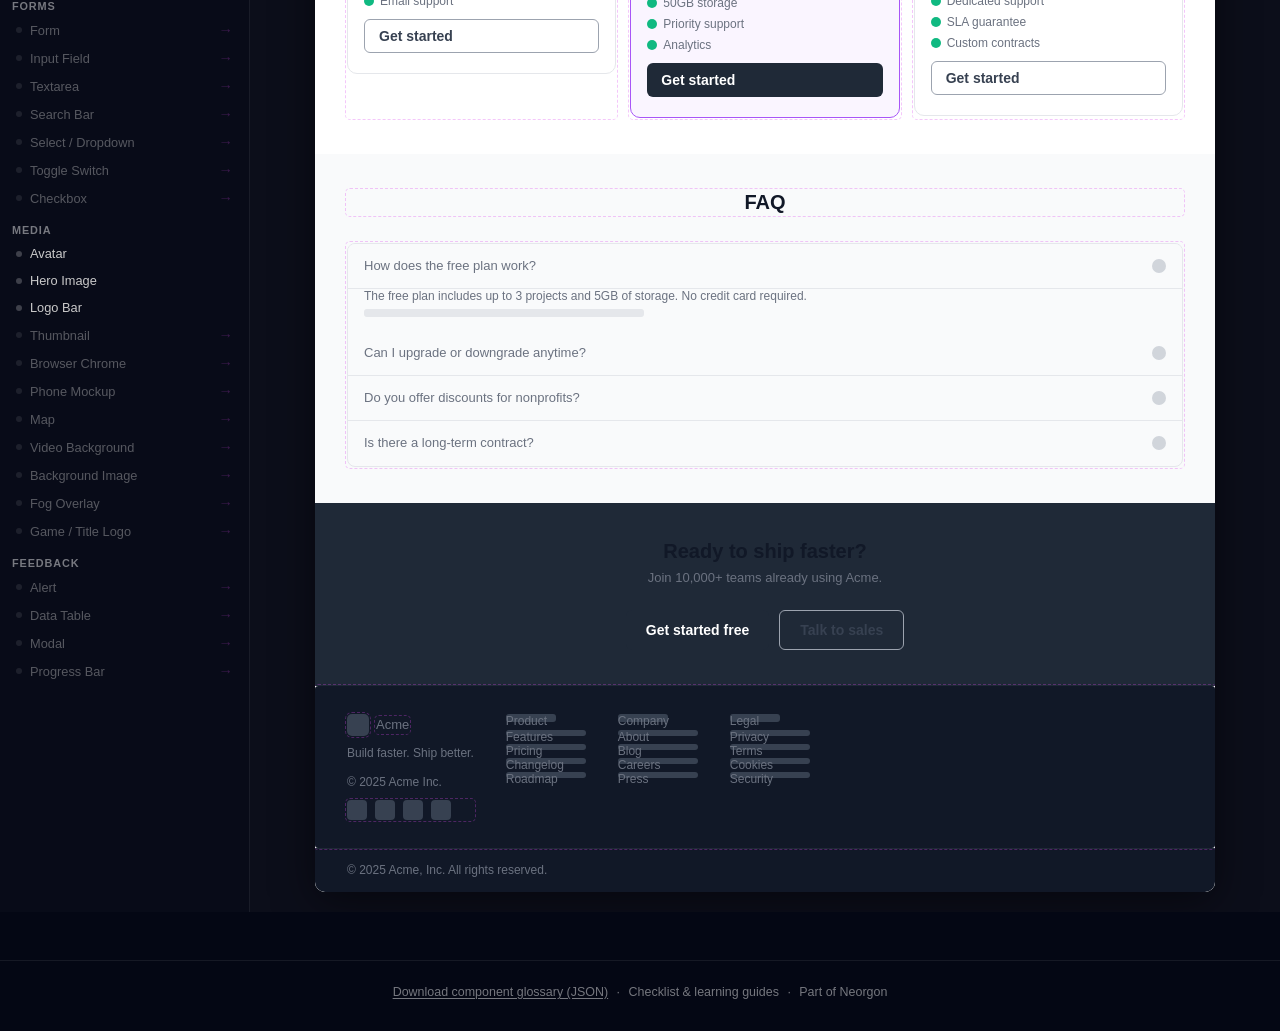
==== commit 062370be: "Repo Auto Fix" ====
--- a/index.html
+++ b/index.html
@@ -54,7 +54,7 @@
 
   <header class="header-bar">
     <div class="header-logo">
-      <a href="https://ehq.cl/" target="_blank" rel="noopener noreferrer">
+      <a href="https://neorgon.com/" target="_blank" rel="noopener noreferrer">
         <img src="https://pub-b597cd281a384f98a47e1f043a6c4160.r2.dev/v1.0.0/energon-classic-logo.png" class="header-logo-img" alt="Neorgon">
       </a>
       <div>
--- a/css/style.css
+++ b/css/style.css
@@ -16,6 +16,7 @@
   --accent-dim: rgba(217, 70, 239, 0.15);
   --font: 'Avenir Next', -apple-system, BlinkMacSystemFont, 'Segoe UI', Roboto, sans-serif;
   --radius-sm: 6px; --radius-md: 8px; --radius: 10px; --radius-lg: 15px;
+  --space-6: 24px;
   --ease-snap: cubic-bezier(0.34, 1.56, 0.64, 1);
   --dur: 200ms;
 }
@@ -88,6 +89,7 @@
   height: 36px; width: auto; flex-shrink: 0;
   filter: brightness(0) invert(1);
   transition: transform 0.3s var(--ease-snap);
+  display: block;
 }
 .header-logo-img:hover { transform: scale(1.14) rotate(-9deg); }
 .header-logo h1 { font-size: 1.2em; font-weight: 600; color: var(--text-primary); letter-spacing: .5px; }
@@ -942,9 +944,9 @@
 
 /* ── Footer ──────────────────────────────────────────────────────────────── */
 .info-footer {
-  text-align: center; padding: 16px 24px 22px;
+  text-align: center; padding: 20px var(--space-6) 28px;
   color: var(--text-muted); font-size: .78em; line-height: 1.8;
-  border-top: 1px solid var(--border-subtle); margin-top: auto;
+  border-top: 1px solid var(--border-subtle); margin-top: 48px;
 }
 .footer-link { color: var(--text-muted); text-decoration: none; transition: color var(--dur); }
 .footer-link:hover { color: var(--text-secondary); text-decoration: underline; }
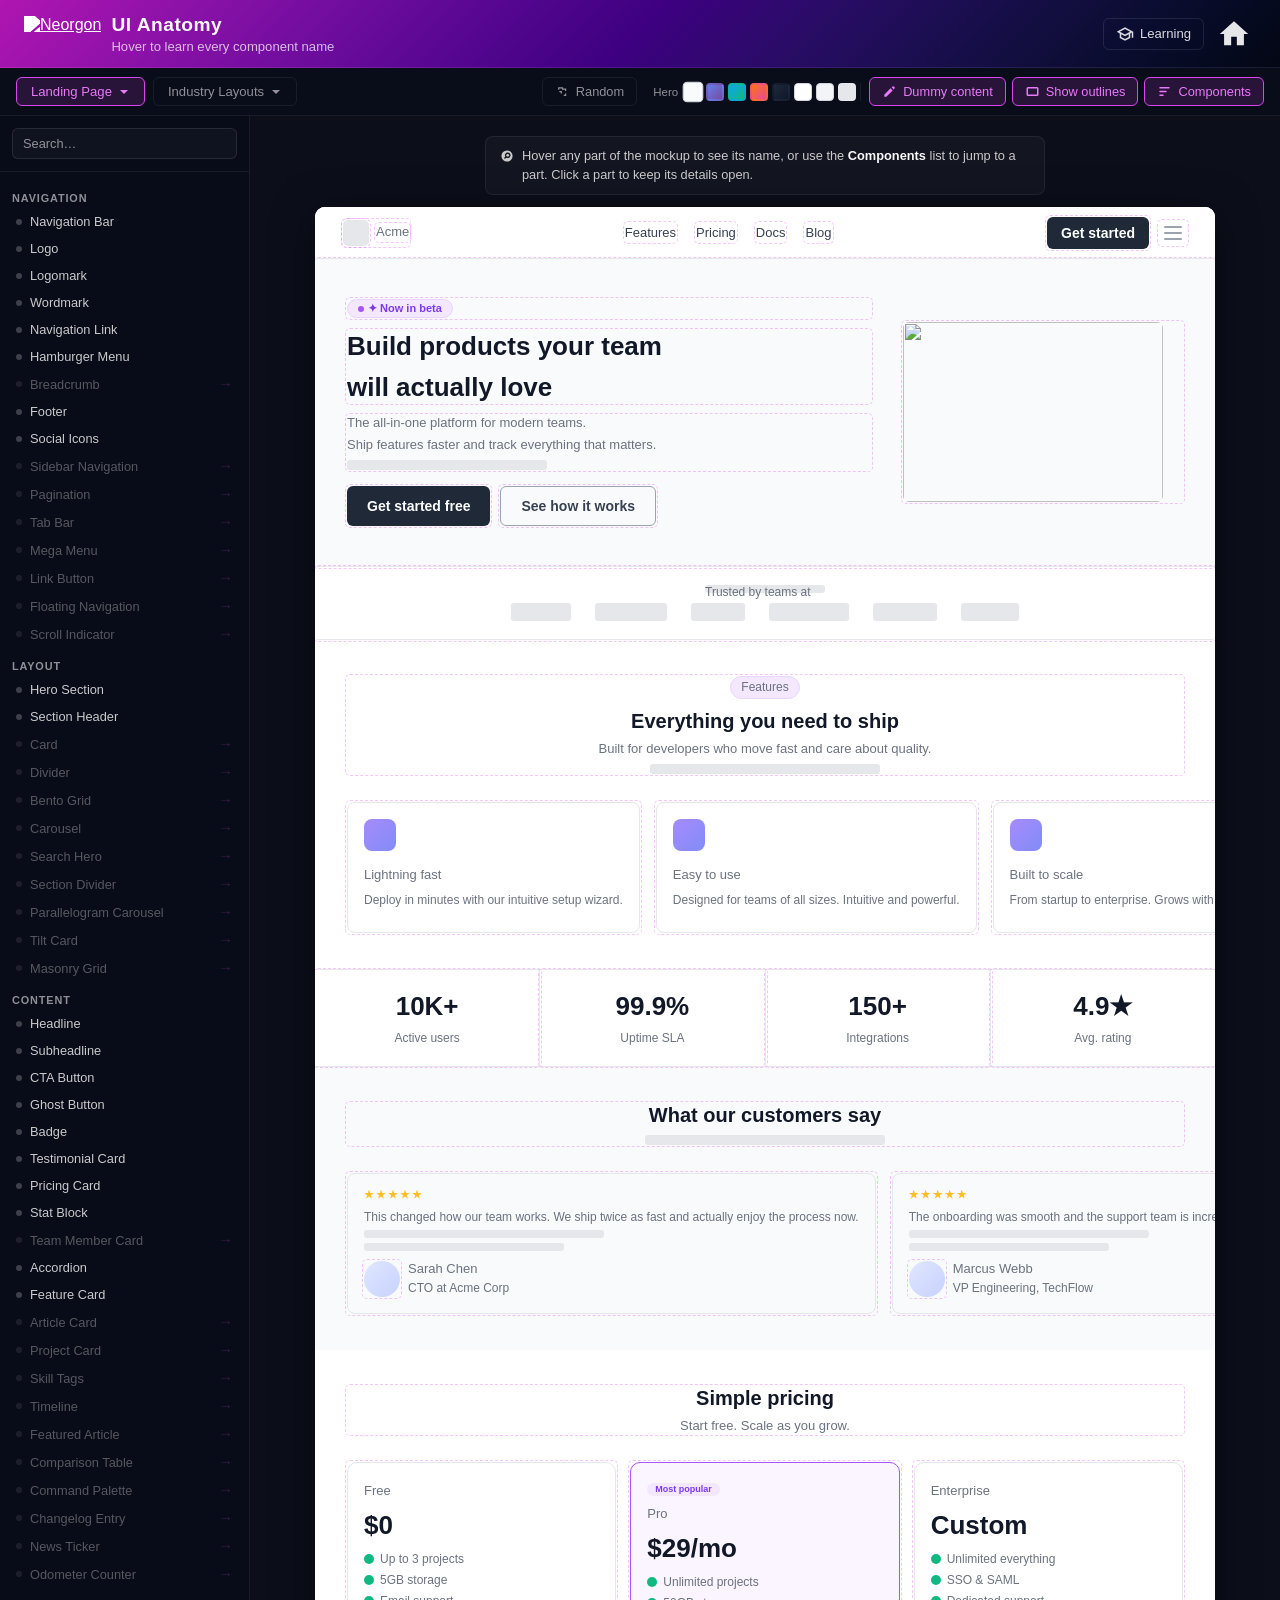
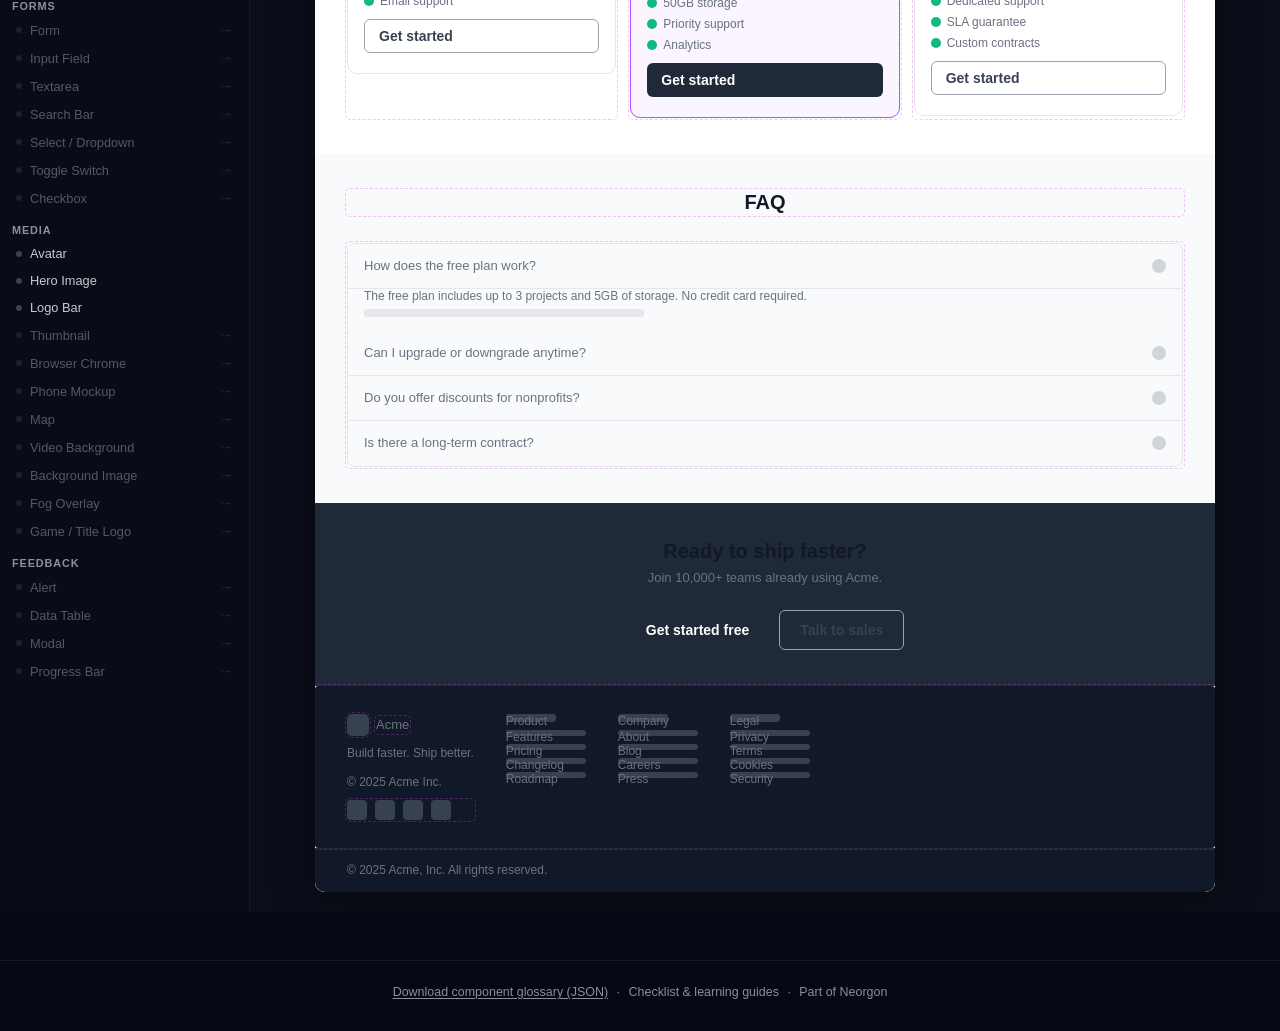
==== commit 2ee5e02e: "Kimi wa ne" ====
--- a/index.html
+++ b/index.html
@@ -3,16 +3,19 @@
 <head>
   <meta charset="UTF-8">
   <meta name="viewport" content="width=device-width, initial-scale=1.0">
+  <meta http-equiv="Content-Security-Policy" content="default-src 'self'; base-uri 'self'; form-action 'self'; frame-ancestors 'none'; script-src 'self' 'unsafe-inline' https://esm.sh cdn.jsdelivr.net cdnjs.cloudflare.com https://challenges.cloudflare.com https://www.googletagmanager.com https://www.google-analytics.com https://plausible.io; style-src 'self' 'unsafe-inline' https://fonts.googleapis.com https://pub-b597cd281a384f98a47e1f043a6c4160.r2.dev; font-src 'self' https://fonts.gstatic.com; img-src 'self' data: blob: https://*.convex.cloud https://img.clerk.com https://pub-b597cd281a384f98a47e1f043a6c4160.r2.dev https://i.ytimg.com https://yt3.ggpht.com https://www.google-analytics.com; connect-src 'self' https://*.convex.cloud https://*.clerk.accounts.dev https://*.accounts.dev https://clerk-telemetry.com https://api.clerk.com https://challenges.cloudflare.com https://*.workers.dev https://www.google-analytics.com https://www.googletagmanager.com https://plausible.io; frame-src 'self' https://challenges.cloudflare.com https://*.clerk.accounts.dev https://*.accounts.dev https://www.youtube.com https://www.youtube-nocookie.com; worker-src 'self' blob:">
+  <meta name="referrer" content="strict-origin-when-cross-origin">
+  <meta http-equiv="X-Content-Type-Options" content="nosniff">
   <title>UI Anatomy: Learn design component names</title>
   <meta name="description" content="Hover any part of a website wireframe to learn its component name. Know what to call things when prompting AI design tools">
   <meta property="og:title" content="UI Anatomy: Learn design component names">
-  <meta property="og:description" content="Hover a live wireframe mockup to learn UI component names, variants, and prompt tips.">
+  <meta property="og:description" content="Hover a live wireframe mockup to learn UI component names, variants, and prompt tips">
   <meta property="og:type" content="website">
   <meta property="og:url" content="https://anatomy.neorgon.com/">
   <meta property="og:site_name" content="Neorgon">
   <meta name="twitter:card" content="summary_large_image">
   <meta name="twitter:title" content="UI Anatomy: Learn design component names">
-  <meta name="twitter:description" content="Hover a live wireframe mockup to learn UI component names and prompt tips.">
+  <meta name="twitter:description" content="Hover a live wireframe mockup to learn UI component names and prompt tips">
   <meta name="robots" content="index, follow">
   <link rel="canonical" href="https://anatomy.neorgon.com/">
   <meta property="og:locale" content="en_US">
@@ -28,7 +31,7 @@
     "@context": "https://schema.org",
     "@type": "WebApplication",
     "name": "UI Anatomy",
-    "description": "Hover any part of a website wireframe mockup to learn its component name, variants, and AI prompt tips.",
+    "description": "Hover any part of a website wireframe mockup to learn its component name, variants, and AI prompt tips",
     "url": "https://anatomy.neorgon.com/",
     "applicationCategory": "DeveloperApplication",
     "operatingSystem": "Any",
--- a/css/style.css
+++ b/css/style.css
@@ -10,7 +10,7 @@
   --border-strong: rgba(255,255,255,.22);
   --text-primary: #f9f9f9;
   --text-secondary: #cacaca;
-  --text-muted: rgba(255,255,255,.45);
+  --text-muted: rgba(255,255,255,.55);
   --accent: #d946ef;
   --accent-bright: #e879f9;
   --accent-dim: rgba(217, 70, 239, 0.15);
